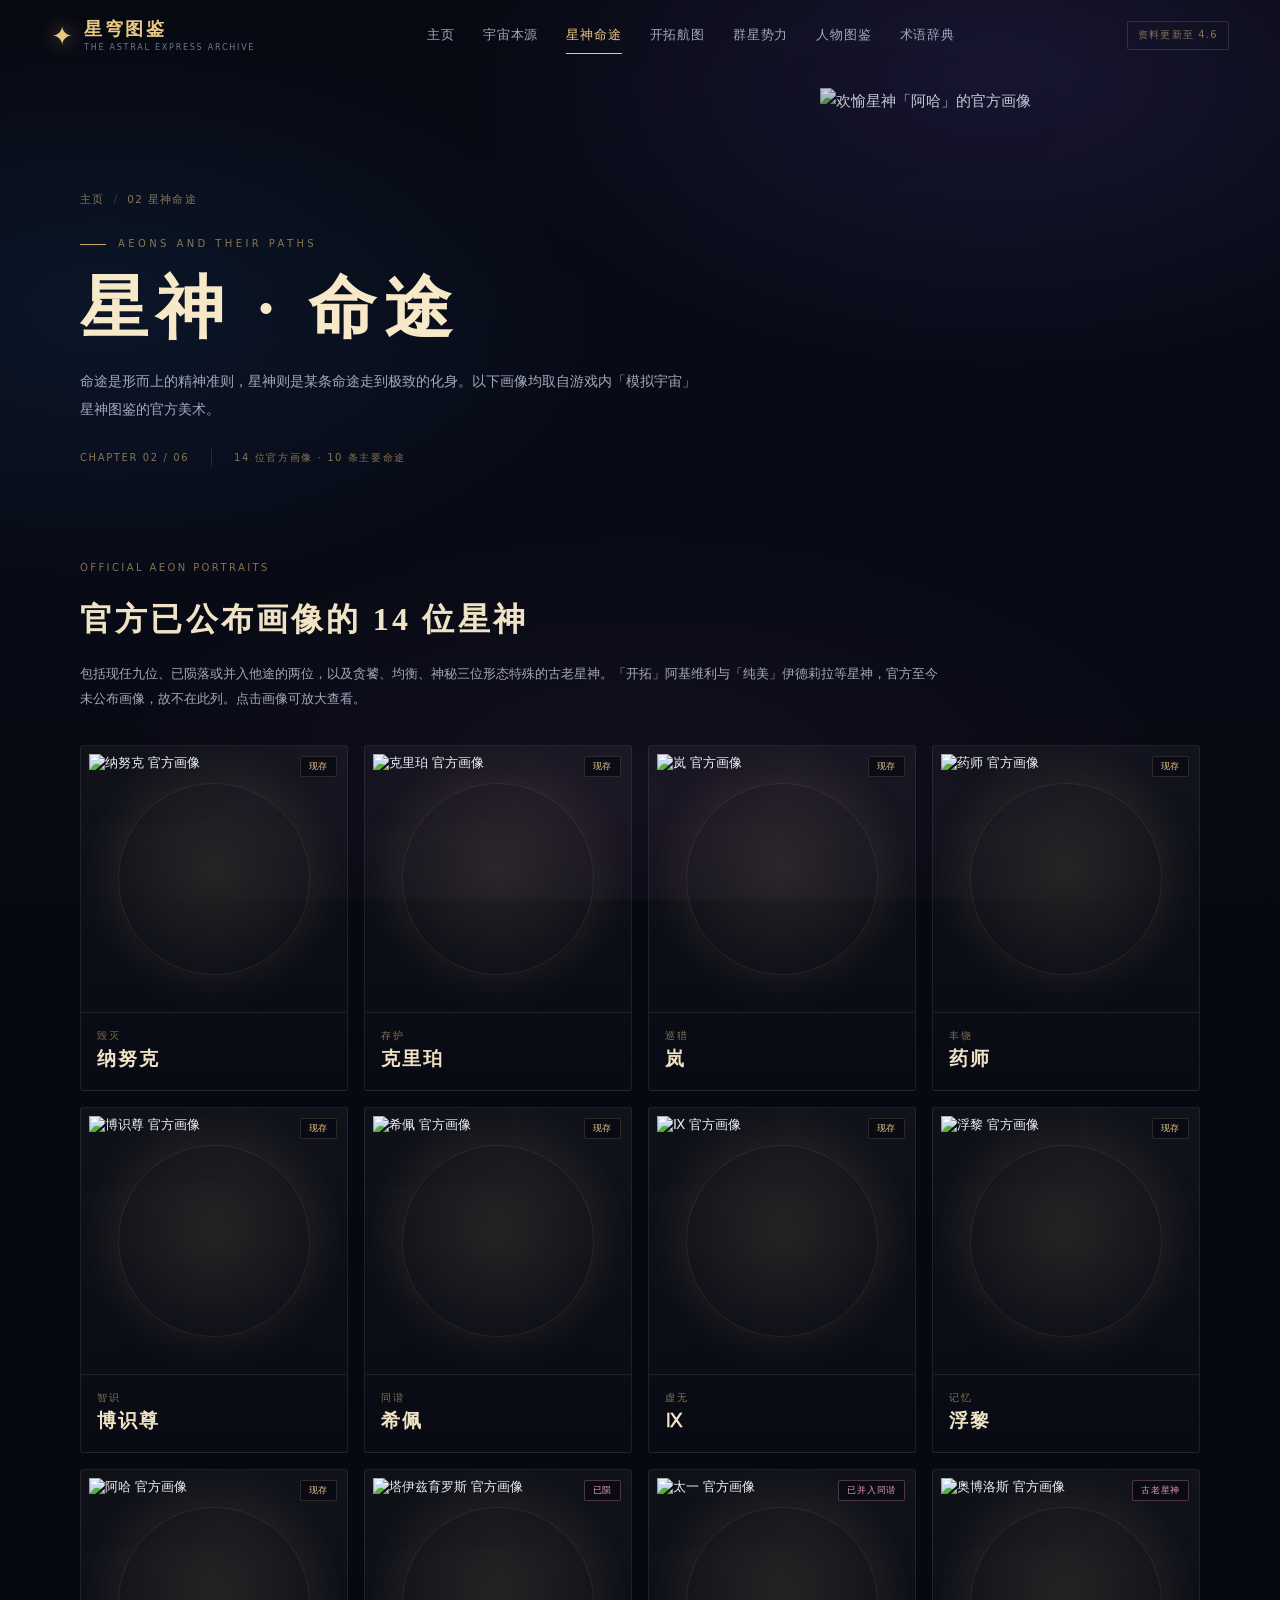
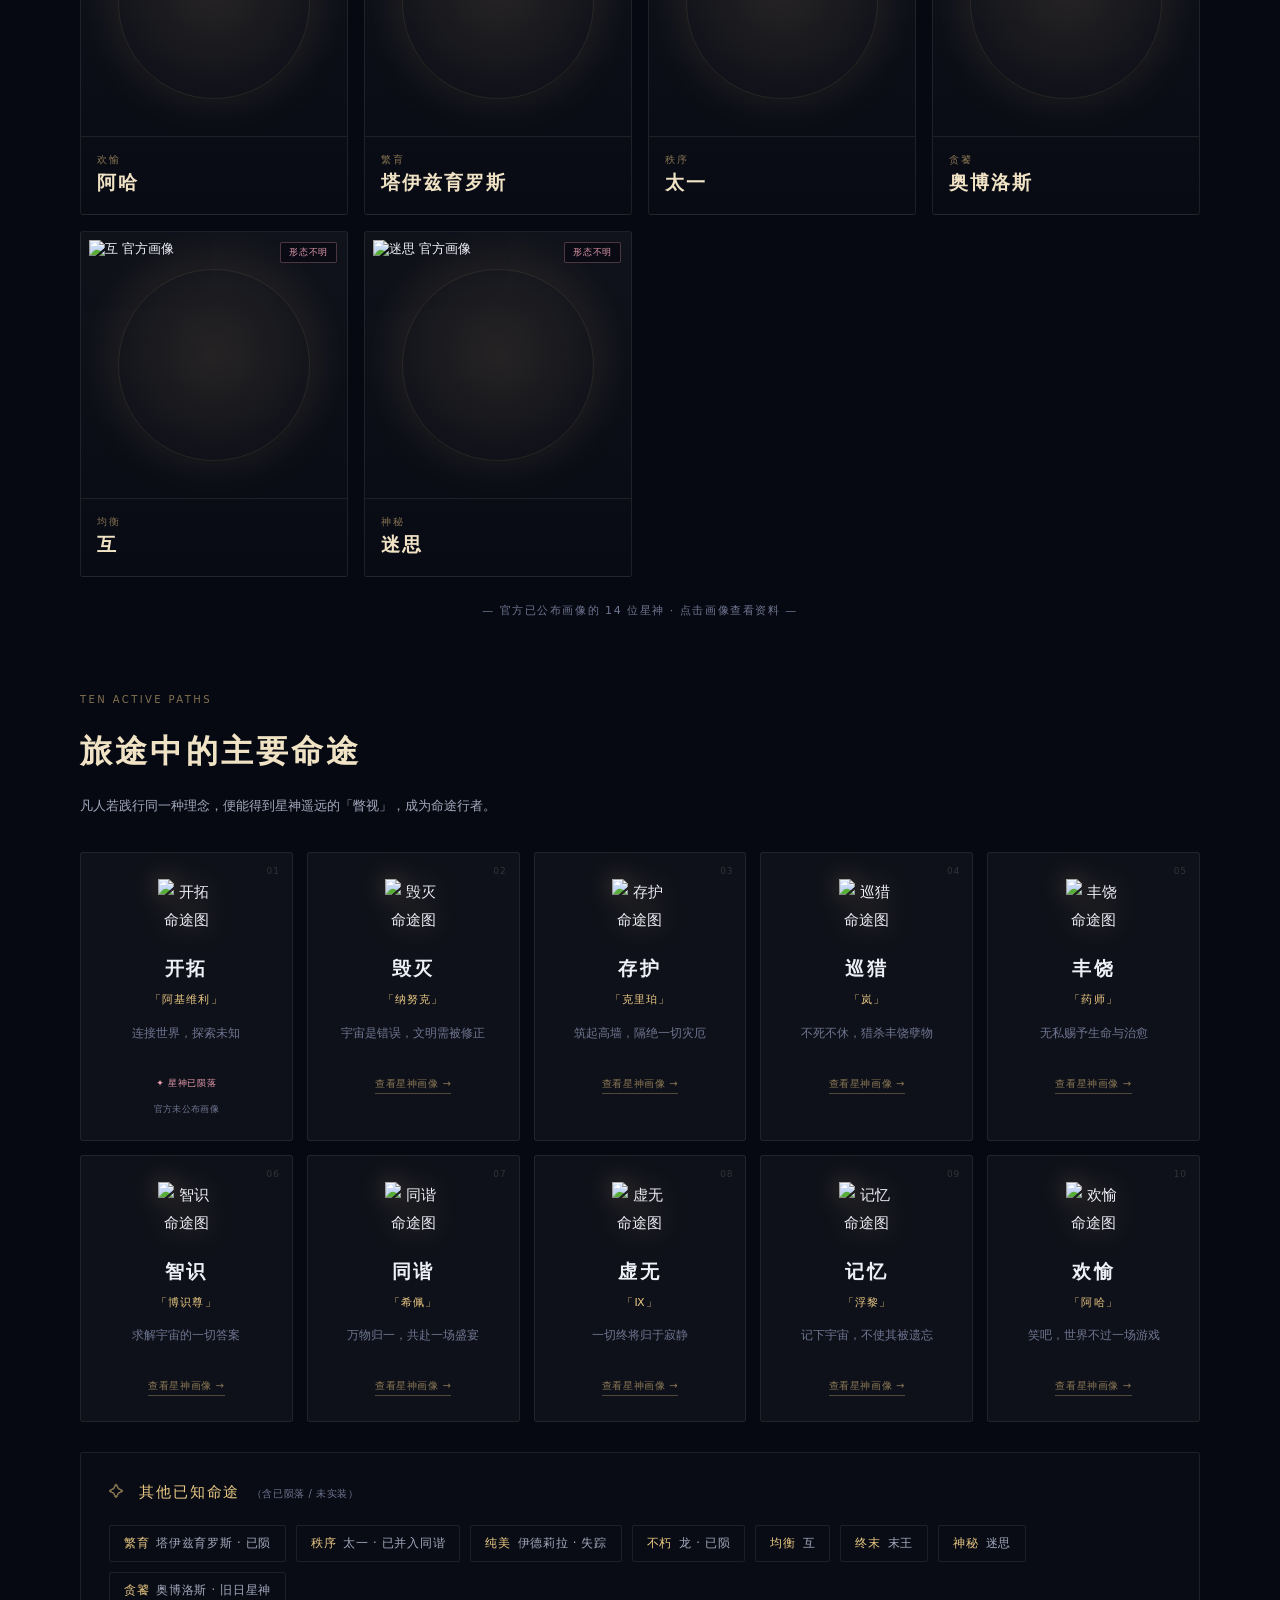
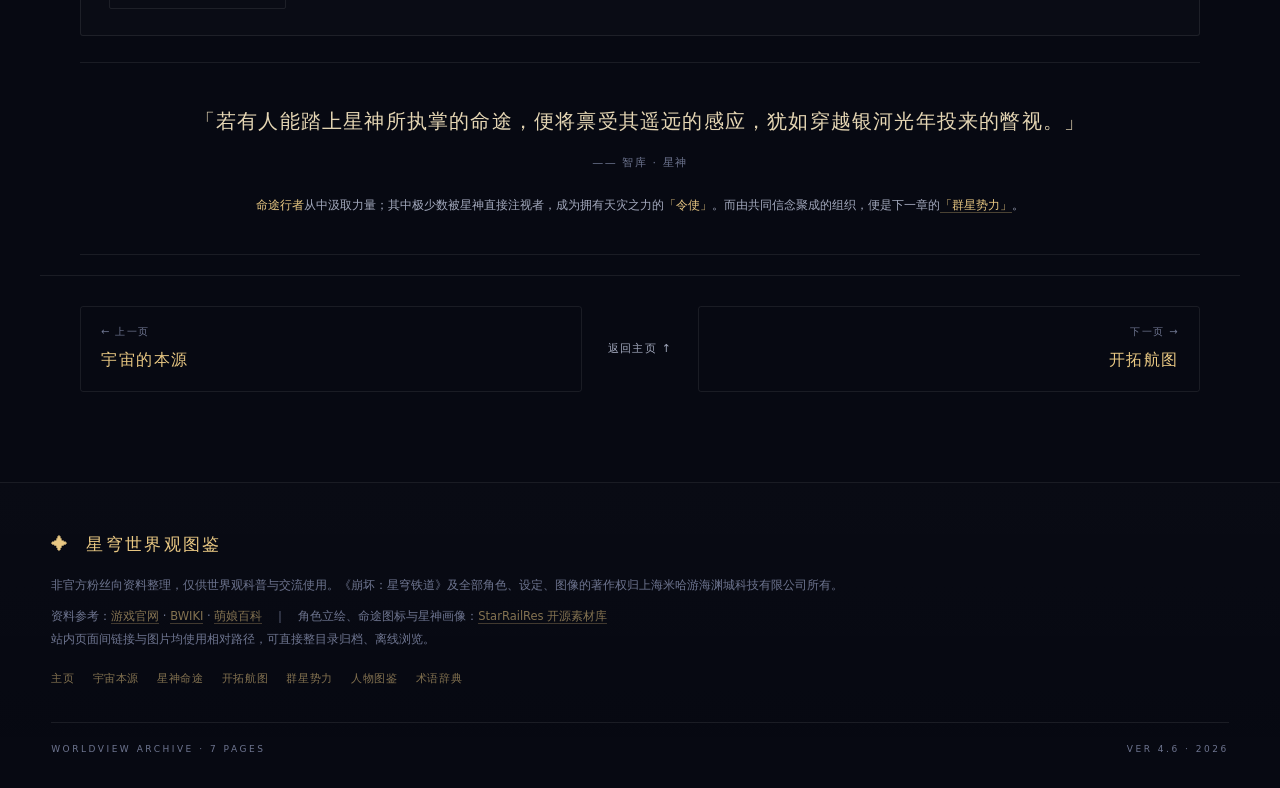
==== aeons.html @ 89124190 "Add files via upload" ====
<!DOCTYPE html>
<html lang="zh-CN">
<head>
<meta charset="UTF-8">
<meta name="viewport" content="width=device-width, initial-scale=1.0">
<title>星神 · 命途 · 星穹世界观图鉴</title>
<meta name="description" content="14 位官方已公布画像的星神、10 条主要命途与已陨落 / 失踪的旧日命途。">
<link rel="stylesheet" href="styles.css">
  <link rel="icon" type="image/x-icon" href="assets/favicon.ico">
</head>
<body data-page="aeons">

<canvas id="starfield" aria-hidden="true"></canvas>
<div class="nebula" aria-hidden="true"></div>

<header class="topbar" id="topbar">
  <a class="brand" href="index.html">
    <span class="brand-mark">✦</span>
    <span class="brand-text"><b>星穹图鉴</b><i>THE ASTRAL EXPRESS ARCHIVE</i></span>
  </a>
  <nav class="nav" id="nav">
    <a href="index.html" class="nav-link" data-page="index">主页</a>
    <a href="cosmos.html" class="nav-link" data-page="cosmos">宇宙本源</a>
    <a href="aeons.html" class="nav-link" data-page="aeons">星神命途</a>
    <a href="worlds.html" class="nav-link" data-page="worlds">开拓航图</a>
    <a href="factions.html" class="nav-link" data-page="factions">群星势力</a>
    <a href="characters.html" class="nav-link" data-page="characters">人物图鉴</a>
    <a href="glossary.html" class="nav-link" data-page="glossary">术语辞典</a>
  </nav>
  <div class="topbar-right">
    <span class="version-tag">资料更新至 4.6</span>
    <button class="menu-btn" id="menuBtn" aria-label="打开菜单"><span></span><span></span><span></span></button>
  </div>
</header>

<main>

<section class="page-hero">
  <div class="page-hero-inner">
    <div class="page-crumb"><a href="index.html">主页</a><span>/</span><a href="aeons.html">02 星神命途</a></div>
    <div class="sec-kicker">AEONS AND THEIR PATHS</div>
    <h1 class="page-title">星神 · 命途</h1>
    <p class="page-desc">命途是形而上的精神准则，星神则是某条命途走到极致的化身。以下画像均取自游戏内「模拟宇宙」星神图鉴的官方美术。</p>
    <div class="page-hero-meta"><span>CHAPTER 02 / 06</span><span>14 位官方画像 · 10 条主要命途</span></div>
  </div>
  <img class="page-hero-art" src="assets/aeons/elation.webp" alt="欢愉星神「阿哈」的官方画像">
</section>

<section class="section sub">
  <div class="sub-head reveal">
    <div class="sub-kicker">OFFICIAL AEON PORTRAITS</div>
    <h2>官方已公布画像的 14 位星神</h2>
    <p>包括现任九位、已陨落或并入他途的两位，以及贪饕、均衡、神秘三位形态特殊的古老星神。「开拓」阿基维利与「纯美」伊德莉拉等星神，官方至今未公布画像，故不在此列。点击画像可放大查看。</p>
  </div>
  <div class="aeon-grid" id="aeonGrid"></div>
  <div class="aeon-count" id="aeonCount"></div>
</section>

<section class="section sub tight">
  <div class="sub-head reveal">
    <div class="sub-kicker">TEN ACTIVE PATHS</div>
    <h2>旅途中的主要命途</h2>
    <p>凡人若践行同一种理念，便能得到星神遥远的「瞥视」，成为命途行者。</p>
  </div>
  <div class="paths-grid" id="pathsGrid"></div>

  <div class="other-paths reveal">
    <div class="other-title"><span>✧</span> 其他已知命途 <small>（含已陨落 / 未实装）</small></div>
    <div class="other-list" id="otherPaths"></div>
  </div>

  <div class="concept-note reveal">
    <div class="concept-quote">「若有人能踏上星神所执掌的命途，便将禀受其遥远的感应，犹如穿越银河光年投来的瞥视。」</div>
    <div class="concept-src">—— 智库 · 星神</div>
    <div class="concept-extra"><b>命途行者</b>从中汲取力量；其中极少数被星神直接注视者，成为拥有天灾之力的<b>「令使」</b>。而由共同信念聚成的组织，便是下一章的<a href="factions.html">「群星势力」</a>。</div>
  </div>
</section>

<nav class="pager">
  <a class="pager-link" href="cosmos.html"><span>← 上一页</span><b>宇宙的本源</b></a>
  <a class="pager-home" href="index.html">返回主页 ↑</a>
  <a class="pager-link next" href="worlds.html"><span>下一页 →</span><b>开拓航图</b></a>
</nav>

</main>

<footer class="footer">
  <div class="footer-main">
    <div class="footer-brand"><span>✦</span> 星穹世界观图鉴</div>
    <p>非官方粉丝向资料整理，仅供世界观科普与交流使用。《崩坏：星穹铁道》及全部角色、设定、图像的著作权归上海米哈游海渊城科技有限公司所有。</p>
    <p class="footer-src">资料参考：<a href="https://sr.mihoyo.com/" target="_blank" rel="noopener">游戏官网</a> · <a href="https://wiki.biligame.com/sr/" target="_blank" rel="noopener">BWIKI</a> · <a href="https://zh.moegirl.org.cn/" target="_blank" rel="noopener">萌娘百科</a>　｜　角色立绘、命途图标与星神画像：<a href="https://github.com/Mar-7th/StarRailRes" target="_blank" rel="noopener">StarRailRes 开源素材库</a><br>站内页面间链接与图片均使用相对路径，可直接整目录归档、离线浏览。</p>
    <div class="footer-links">
      <a href="index.html">主页</a><a href="cosmos.html">宇宙本源</a><a href="aeons.html">星神命途</a>
      <a href="worlds.html">开拓航图</a><a href="factions.html">群星势力</a><a href="characters.html">人物图鉴</a><a href="glossary.html">术语辞典</a>
    </div>
  </div>
  <div class="footer-meta"><span>WORLDVIEW ARCHIVE · 7 PAGES</span><span>VER 4.6 · 2026</span></div>
</footer>

<button id="backTop" class="back-top" aria-label="返回顶部">↑</button>
<script src="script.js"></script>
</body>
</html>
---- styles.css ----
/* ============================================================
   星穹世界观图鉴 — styles
   ============================================================ */
:root{
  --bg:#070912;
  --bg-2:#0b0e1c;
  --panel:rgba(255,255,255,.035);
  --panel-2:rgba(255,255,255,.055);
  --line:rgba(233,200,131,.16);
  --line-soft:rgba(255,255,255,.08);
  --gold:#e9c883;
  --gold-deep:#c9a961;
  --gold-dim:rgba(233,200,131,.55);
  --text:#eef0f7;
  --muted:#a3a9bd;
  --dim:#6e7590;
  --violet:#9b8cff;
  --cyan:#7fd8f7;
  --rose:#f08fb4;
  --serif:"Noto Serif SC","Source Han Serif SC","Songti SC","STSong","SimSun",serif;
  --sans:"PingFang SC","Microsoft YaHei","Hiragino Sans GB","Noto Sans CJK SC",system-ui,sans-serif;
  --max:1200px;
}

*{box-sizing:border-box;margin:0;padding:0}
html{scroll-behavior:smooth;scroll-padding-top:84px}
body{
  background:var(--bg);color:var(--text);
  font-family:var(--sans);
  font-size:15px;line-height:1.85;
  -webkit-font-smoothing:antialiased;
  overflow-x:hidden;
}
a{color:inherit;text-decoration:none}
img{display:block;max-width:100%}
button{font-family:inherit;cursor:pointer;border:0;background:none;color:inherit}
::selection{background:rgba(233,200,131,.3);color:#fff}

#starfield{position:fixed;inset:0;width:100%;height:100%;z-index:-3;pointer-events:none}
.nebula{
  position:fixed;inset:0;z-index:-2;pointer-events:none;
  background:
    radial-gradient(ellipse 62% 48% at 78% 8%,rgba(90,70,170,.20),transparent 68%),
    radial-gradient(ellipse 55% 45% at 8% 34%,rgba(30,90,150,.14),transparent 70%),
    radial-gradient(ellipse 60% 40% at 50% 88%,rgba(120,60,120,.11),transparent 72%),
    linear-gradient(180deg,#070912 0%,#080b17 45%,#070912 100%);
}

/* ---------------- 顶部导航 ---------------- */
.topbar{
  position:fixed;top:0;left:0;right:0;z-index:100;
  height:72px;display:flex;align-items:center;justify-content:space-between;
  padding:0 clamp(20px,4vw,56px);
  border-bottom:1px solid transparent;
  transition:background .4s,border-color .4s,backdrop-filter .4s;
}
.topbar.scrolled{
  background:rgba(8,10,20,.82);
  border-bottom-color:var(--line-soft);
  backdrop-filter:blur(18px) saturate(140%);
}
.brand{display:flex;align-items:center;gap:11px;flex-shrink:0}
.brand-mark{
  font-size:26px;color:var(--gold);line-height:1;
  text-shadow:0 0 18px rgba(233,200,131,.6);
  animation:spinSlow 18s linear infinite;
}
@keyframes spinSlow{to{transform:rotate(360deg)}}
.brand-text{display:flex;flex-direction:column;line-height:1.25}
.brand-text b{font-family:var(--serif);font-size:18px;letter-spacing:.14em;color:var(--gold)}
.brand-text i{font-style:normal;font-size:8px;letter-spacing:.22em;color:var(--dim);margin-top:3px}
.nav{display:flex;align-items:center;gap:clamp(14px,2.2vw,34px)}
.nav-link{
  position:relative;font-size:13px;letter-spacing:.06em;color:var(--muted);
  padding:6px 0;transition:color .25s;
}
.nav-link::after{
  content:"";position:absolute;left:50%;bottom:0;width:0;height:1px;
  background:var(--gold);transition:width .3s,left .3s;
}
.nav-link:hover,.nav-link.active{color:var(--gold)}
.nav-link:hover::after,.nav-link.active::after{width:100%;left:0}
.topbar-right{display:flex;align-items:center;gap:16px}
.version-tag{
  font-size:10px;letter-spacing:.12em;color:var(--gold-dim);
  border:1px solid var(--line);border-radius:2px;padding:4px 10px;white-space:nowrap;
}
.menu-btn{display:none;flex-direction:column;gap:5px;padding:8px}
.menu-btn span{display:block;width:22px;height:1px;background:var(--gold);transition:.3s}
.menu-btn.open span:nth-child(1){transform:translateY(6px) rotate(45deg)}
.menu-btn.open span:nth-child(2){opacity:0}
.menu-btn.open span:nth-child(3){transform:translateY(-6px) rotate(-45deg)}

/* ---------------- 通用 section ---------------- */
.section{
  max-width:var(--max);margin:0 auto;
  padding:clamp(90px,11vw,150px) clamp(20px,4vw,40px) 20px;
  position:relative;
}
.section-head{display:flex;gap:clamp(20px,3vw,42px);align-items:flex-start;margin-bottom:56px}
.sec-num{
  font-family:var(--serif);font-size:clamp(44px,6vw,74px);line-height:1;
  color:transparent;-webkit-text-stroke:1px rgba(233,200,131,.38);
  flex-shrink:0;margin-top:-6px;letter-spacing:-.04em;
}
.sec-kicker{
  font-size:10px;letter-spacing:.34em;color:var(--gold-dim);
  margin-bottom:12px;display:flex;align-items:center;gap:12px;
}
.sec-kicker::before{content:"";width:26px;height:1px;background:var(--gold-deep)}
.sec-title{
  font-family:var(--serif);font-weight:600;
  font-size:clamp(30px,4.4vw,46px);line-height:1.3;letter-spacing:.08em;
  background:linear-gradient(100deg,#fff6df 0%,var(--gold) 48%,#a98a4e 100%);
  -webkit-background-clip:text;background-clip:text;color:transparent;
}
.sec-desc{color:var(--muted);margin-top:12px;font-size:14px;max-width:660px}

.reveal{opacity:0;transform:translateY(26px);transition:opacity .8s cubic-bezier(.2,.7,.2,1),transform .8s cubic-bezier(.2,.7,.2,1)}
.reveal.in{opacity:1;transform:none}

/* ---------------- HERO ---------------- */
.hero{
  min-height:100vh;position:relative;
  display:flex;flex-direction:column;justify-content:center;
  max-width:var(--max);margin:0 auto;
  padding:110px clamp(20px,4vw,40px) 120px;
  overflow:hidden;
}
.hero-ring{
  position:absolute;border:1px solid rgba(233,200,131,.09);border-radius:50%;
  pointer-events:none;
}
.ring-a{width:720px;height:720px;right:-140px;top:2%;animation:spinSlow 90s linear infinite}
.ring-b{width:520px;height:520px;right:-40px;top:14%;border-color:rgba(155,140,255,.10);animation:spinSlow 60s linear infinite reverse}
.ring-a::before,.ring-b::before{
  content:"✦";position:absolute;top:12%;left:8%;color:var(--gold);font-size:12px;opacity:.65;
}
.hero-inner{display:grid;grid-template-columns:1.05fr .95fr;align-items:center;gap:20px;flex:1}
.hero-copy{position:relative;z-index:3;padding-top:20px}
.eyebrow{
  font-size:10px;letter-spacing:.3em;color:var(--gold-dim);
  display:flex;align-items:center;gap:14px;margin-bottom:28px;
}
.eyebrow-line{width:42px;height:1px;background:linear-gradient(90deg,var(--gold),transparent)}
.hero-title{
  font-family:var(--serif);font-weight:600;
  font-size:clamp(48px,7.4vw,96px);line-height:1.22;letter-spacing:.06em;
  color:#fdf7e8;text-shadow:0 0 60px rgba(233,200,131,.16);
}
.hero-title em{
  font-style:normal;
  background:linear-gradient(100deg,#fff3d2 0%,var(--gold) 42%,#b98f4c 100%);
  -webkit-background-clip:text;background-clip:text;color:transparent;
}
.hero-sub{
  margin-top:28px;color:var(--muted);font-size:clamp(13px,1.3vw,15px);
  line-height:2.2;letter-spacing:.04em;
}
.hero-actions{display:flex;gap:14px;margin-top:38px;flex-wrap:wrap}
.btn{
  display:inline-flex;align-items:center;gap:12px;
  padding:13px 28px;font-size:13px;letter-spacing:.1em;
  border:1px solid var(--line);border-radius:2px;
  transition:.3s;position:relative;overflow:hidden;
}
.btn-primary{
  background:linear-gradient(100deg,rgba(233,200,131,.19),rgba(233,200,131,.07));
  border-color:rgba(233,200,131,.5);color:#f7e6c2;
}
.btn-primary span{transition:transform .3s}
.btn-primary:hover{background:rgba(233,200,131,.28);box-shadow:0 0 30px rgba(233,200,131,.2)}
.btn-primary:hover span{transform:translateX(5px)}
.btn-ghost{color:var(--muted)}
.btn-ghost:hover{color:var(--gold);border-color:var(--gold-dim);background:rgba(233,200,131,.06)}
.hero-note{margin-top:34px;font-size:11px;color:var(--dim);letter-spacing:.08em}

.hero-art{position:relative;height:min(66vh,620px);display:flex;align-items:center;justify-content:center}
.hero-glow{
  position:absolute;width:88%;height:78%;border-radius:50%;
  background:radial-gradient(circle,rgba(233,170,110,.20) 0%,rgba(150,110,220,.14) 40%,transparent 70%);
  filter:blur(30px);animation:pulse 7s ease-in-out infinite;
}
@keyframes pulse{50%{transform:scale(1.12);opacity:.7}}
.hero-figure{
  position:relative;width:min(100%,640px);max-height:100%;object-fit:contain;
  filter:drop-shadow(0 20px 60px rgba(0,0,0,.6));
  animation:float 7s ease-in-out infinite;
}
@keyframes float{50%{transform:translateY(-14px)}}
.hero-badge{
  position:absolute;left:2%;bottom:12%;display:flex;align-items:center;gap:12px;
  padding:12px 18px;background:rgba(10,12,24,.72);border:1px solid var(--line);
  backdrop-filter:blur(10px);border-radius:2px;
}
.hero-badge>span{font-size:20px;color:var(--gold)}
.hero-badge b{display:block;font-family:var(--serif);font-size:14px;letter-spacing:.14em;color:var(--gold)}
.hero-badge i{display:block;font-style:normal;font-size:10px;letter-spacing:.1em;color:var(--dim);margin-top:2px}
.hero-caption{
  position:absolute;right:1%;top:8%;font-size:10px;letter-spacing:.35em;
  color:rgba(233,200,131,.4);writing-mode:vertical-rl;
}

.hero-stats{
  display:grid;grid-template-columns:repeat(4,1fr);
  border-top:1px solid var(--line-soft);border-bottom:1px solid var(--line-soft);
  margin-top:20px;
}
.stat{padding:22px 10px 22px clamp(10px,2vw,30px);border-right:1px solid var(--line-soft)}
.stat:last-child{border-right:0}
.stat b{
  font-family:var(--serif);font-size:clamp(24px,3vw,36px);font-weight:500;
  color:var(--gold);letter-spacing:.04em;display:block;line-height:1.2;
}
.stat b .plus{font-size:.6em;vertical-align:top}
.stat span{font-size:11px;color:var(--dim);letter-spacing:.1em}
.scroll-hint{
  position:absolute;bottom:24px;left:50%;transform:translateX(-50%);
  display:flex;flex-direction:column;align-items:center;gap:10px;
  font-size:9px;letter-spacing:.3em;color:var(--dim);
}
.scroll-hint i{width:1px;height:34px;background:linear-gradient(var(--gold-dim),transparent);animation:scrollLine 2s ease-in-out infinite}
@keyframes scrollLine{0%,100%{opacity:.3;transform:scaleY(.6)}50%{opacity:1;transform:scaleY(1)}}

/* ---------------- 01 宇宙本源 ---------------- */
.origin-grid{display:grid;grid-template-columns:repeat(3,1fr);gap:18px}
.origin-card{
  position:relative;padding:34px 28px 28px;
  background:linear-gradient(160deg,rgba(255,255,255,.055),rgba(255,255,255,.018));
  border:1px solid var(--line-soft);border-radius:3px;overflow:hidden;
  transition:transform .4s,border-color .4s,box-shadow .4s;
}
.origin-card::before{
  content:"";position:absolute;inset:0;
  background:radial-gradient(circle at 88% 6%,rgba(233,200,131,.10),transparent 55%);
  opacity:0;transition:opacity .4s;
}
.origin-card:hover{transform:translateY(-7px);border-color:var(--line);box-shadow:0 20px 50px rgba(0,0,0,.35)}
.origin-card:hover::before{opacity:1}
.origin-icon{
  font-size:32px;color:var(--gold);line-height:1;margin-bottom:26px;
  text-shadow:0 0 24px rgba(233,200,131,.45);
}
.origin-tag{font-size:10px;letter-spacing:.22em;color:var(--gold-dim);margin-bottom:8px}
.origin-card h3{font-family:var(--serif);font-size:24px;letter-spacing:.1em;font-weight:600;margin-bottom:14px}
.origin-card p{font-size:13px;color:var(--muted);line-height:2;min-height:106px}
.origin-foot{
  margin-top:22px;padding-top:16px;border-top:1px solid var(--line-soft);
  font-size:9px;letter-spacing:.26em;color:var(--dim);
}
.starbane{
  margin-top:22px;display:grid;grid-template-columns:64px 1fr auto;gap:24px;align-items:center;
  padding:30px 34px;
  background:linear-gradient(100deg,rgba(150,45,70,.16),rgba(60,25,45,.07) 60%,transparent);
  border:1px solid rgba(220,110,130,.24);border-left:2px solid #e07c96;border-radius:2px;
}
.starbane-mark{
  width:48px;height:48px;display:grid;place-items:center;
  border:1px solid rgba(224,124,150,.5);border-radius:50%;
  color:#f3a7ba;font-family:var(--serif);font-size:26px;
}
.starbane-label{font-size:10px;letter-spacing:.22em;color:#e79cae;margin-bottom:6px}
.starbane-body h3{font-family:var(--serif);font-size:22px;letter-spacing:.08em;margin-bottom:10px;color:#ffdde4}
.starbane-body p{font-size:13px;color:#c7adb6;line-height:2}
.starbane-side{font-size:9px;letter-spacing:.3em;color:rgba(224,124,150,.5);writing-mode:vertical-rl}
.era-strip{
  margin-top:22px;display:flex;align-items:center;gap:26px;
  padding:20px 28px;border:1px dashed var(--line);border-radius:2px;
}
.era-label{
  flex-shrink:0;font-size:11px;letter-spacing:.16em;color:var(--gold);
  padding-right:26px;border-right:1px solid var(--line);
}
.era-strip p{font-size:12.5px;color:var(--muted);line-height:1.9}
.era-strip b{color:var(--gold);font-family:var(--serif);font-size:15px}

/* ---------------- 02 命途 ---------------- */
.paths-grid{display:grid;grid-template-columns:repeat(5,1fr);gap:14px}
.path-card{
  position:relative;padding:26px 18px 22px;text-align:center;
  background:var(--panel);border:1px solid var(--line-soft);border-radius:3px;
  transition:.35s;overflow:hidden;
}
.path-card::after{
  content:"";position:absolute;left:0;right:0;bottom:0;height:2px;
  background:linear-gradient(90deg,transparent,var(--gold),transparent);
  transform:scaleX(0);transition:transform .4s;
}
.path-card:hover{transform:translateY(-6px);background:var(--panel-2);border-color:var(--line);box-shadow:0 16px 40px rgba(0,0,0,.35)}
.path-card:hover::after{transform:scaleX(1)}
.path-icon{
  width:56px;height:56px;margin:0 auto 16px;object-fit:contain;
  filter:drop-shadow(0 0 12px rgba(233,200,131,.35));
  transition:transform .4s;
}
.path-card:hover .path-icon{transform:scale(1.12) rotate(-4deg)}
.path-card h3{font-family:var(--serif);font-size:19px;letter-spacing:.14em;margin-bottom:4px}
.path-aeon{font-size:11px;color:var(--gold);letter-spacing:.1em;margin-bottom:12px}
.path-card p{font-size:11.5px;color:var(--dim);line-height:1.85;min-height:44px}
.path-idx{position:absolute;top:10px;right:12px;font-size:9px;color:rgba(255,255,255,.14);letter-spacing:.1em}
.path-fallen{font-size:9px;color:#e79cae;margin-top:8px;letter-spacing:.08em}

.other-paths{margin-top:30px;padding:26px 28px;border:1px solid var(--line-soft);background:rgba(255,255,255,.015);border-radius:3px}
.other-title{font-family:var(--serif);font-size:15px;letter-spacing:.12em;color:var(--gold);margin-bottom:18px}
.other-title span{margin-right:8px}
.other-title small{font-family:var(--sans);font-size:10px;letter-spacing:.06em;color:var(--dim);margin-left:6px}
.other-list{display:flex;flex-wrap:wrap;gap:10px}
.other-chip{
  font-size:11.5px;letter-spacing:.06em;color:var(--muted);
  padding:7px 14px;border:1px solid var(--line-soft);border-radius:2px;
  transition:.25s;
}
.other-chip b{color:var(--gold);font-weight:500;margin-right:7px}
.other-chip:hover{border-color:var(--line);background:rgba(233,200,131,.06);color:var(--text)}

.concept-note{
  margin-top:26px;text-align:center;padding:38px 30px;
  border-top:1px solid var(--line-soft);border-bottom:1px solid var(--line-soft);
}
.concept-quote{font-family:var(--serif);font-size:clamp(15px,2vw,20px);color:#e5d6b4;letter-spacing:.06em;line-height:2}
.concept-src{font-size:11px;color:var(--dim);letter-spacing:.14em;margin-top:12px}
.concept-extra{font-size:12px;color:var(--muted);margin-top:20px}
.concept-extra b{color:var(--gold);font-weight:500}

/* ---------------- 03 航图 ---------------- */
.timeline{position:relative;padding-left:46px}
.timeline::before{
  content:"";position:absolute;left:11px;top:12px;bottom:30px;width:1px;
  background:linear-gradient(180deg,var(--gold),rgba(155,140,255,.5) 55%,transparent);
}
.world-item{position:relative;margin-bottom:26px}
.world-item::before{
  content:"";position:absolute;left:-40px;top:32px;width:9px;height:9px;
  background:var(--bg);border:1px solid var(--gold);border-radius:50%;
  box-shadow:0 0 0 4px rgba(233,200,131,.08);
}
.world-item:hover::before{background:var(--gold);box-shadow:0 0 14px var(--gold)}
.world-card{
  display:grid;grid-template-columns:1fr 210px;gap:20px;
  padding:28px 30px;background:linear-gradient(110deg,rgba(255,255,255,.045),rgba(255,255,255,.012));
  border:1px solid var(--line-soft);border-radius:3px;transition:.4s;
}
.world-item:hover .world-card{border-color:var(--line);transform:translateX(5px);box-shadow:0 18px 44px rgba(0,0,0,.3)}
.world-ver{font-size:10px;letter-spacing:.22em;color:var(--gold-dim);margin-bottom:10px}
.world-card h3{font-family:var(--serif);font-size:clamp(21px,2.6vw,28px);letter-spacing:.1em;margin-bottom:4px}
.world-card h3 span{font-size:12px;color:var(--dim);font-family:var(--sans);letter-spacing:.06em;margin-left:12px}
.world-en{font-size:9px;letter-spacing:.28em;color:var(--dim);margin-bottom:16px}
.world-card p{font-size:13px;color:var(--muted);line-height:2;max-width:640px}
.world-tags{display:flex;flex-wrap:wrap;gap:8px;margin-top:18px}
.world-tags span{
  font-size:10px;letter-spacing:.08em;padding:4px 10px;
  border:1px solid var(--line-soft);color:var(--gold-dim);border-radius:2px;
}
.world-faces{display:flex;align-items:flex-end;justify-content:flex-end;gap:0;position:relative;min-height:150px}
.world-faces img{
  width:78px;height:112px;object-fit:contain;object-position:bottom;
  margin-left:-18px;filter:drop-shadow(0 6px 14px rgba(0,0,0,.5));
  transition:transform .35s;
}
.world-faces img:first-child{margin-left:0}
.world-item:hover .world-faces img{transform:translateY(-6px)}
.world-faces::after{
  content:"";position:absolute;bottom:0;left:0;right:0;height:40px;
  background:linear-gradient(transparent,rgba(9,11,22,.8));pointer-events:none;
}

/* ---------------- 04 势力 ---------------- */
.faction-grid{display:grid;grid-template-columns:repeat(2,1fr);gap:14px}
.faction-card{
  display:flex;gap:18px;padding:24px 24px;
  background:var(--panel);border:1px solid var(--line-soft);border-radius:3px;
  transition:.35s;
}
.faction-card:hover{background:var(--panel-2);border-color:var(--line);transform:translateY(-4px)}
.faction-sigil{
  flex-shrink:0;width:46px;height:46px;display:grid;place-items:center;
  border:1px solid var(--line);border-radius:2px;
  font-size:21px;color:var(--gold);background:rgba(233,200,131,.05);
}
.faction-body h3{font-family:var(--serif);font-size:17px;letter-spacing:.1em;margin-bottom:3px}
.faction-path{font-size:10px;letter-spacing:.14em;color:var(--gold-dim);margin-bottom:9px}
.faction-body p{font-size:12px;color:var(--muted);line-height:1.9}

/* ---------------- 05 人物图鉴 ---------------- */
.filter-bar{display:flex;flex-wrap:wrap;gap:9px;margin-bottom:30px;padding-bottom:24px;border-bottom:1px solid var(--line-soft)}
.filter-btn{
  font-size:12px;letter-spacing:.08em;color:var(--muted);
  padding:7px 16px;border:1px solid var(--line-soft);border-radius:2px;transition:.25s;
}
.filter-btn:hover{color:var(--gold);border-color:var(--line)}
.filter-btn.active{color:#1a1408;background:linear-gradient(100deg,#f0d8a2,#c9a961);border-color:transparent;font-weight:600}
.char-grid{display:grid;grid-template-columns:repeat(6,1fr);gap:14px}
.char-card{
  position:relative;display:block;width:100%;text-align:left;
  background:linear-gradient(170deg,rgba(255,255,255,.06),rgba(255,255,255,.015));
  border:1px solid var(--line-soft);border-radius:3px;overflow:hidden;
  transition:transform .35s,border-color .35s,box-shadow .35s;cursor:pointer;
  opacity:0;transform:translateY(16px);
}
.char-card.in{opacity:1;transform:none}
.char-card:hover{transform:translateY(-7px);border-color:var(--line);box-shadow:0 18px 40px rgba(0,0,0,.42)}
.char-portrait{
  position:relative;height:186px;overflow:hidden;
  background:radial-gradient(ellipse at 50% 82%,rgba(155,140,255,.14),transparent 65%);
}
.char-portrait::after{
  content:"";position:absolute;inset:auto 0 0 0;height:52px;
  background:linear-gradient(transparent,rgba(10,12,22,.85));
}
.char-portrait img{
  width:100%;height:100%;object-fit:contain;object-position:center bottom;
  transition:transform .45s;filter:drop-shadow(0 6px 12px rgba(0,0,0,.4));
}
.char-card:hover .char-portrait img{transform:scale(1.09)}
.char-rarity{position:absolute;top:9px;left:9px;font-size:10px;color:var(--gold);letter-spacing:.08em;z-index:2}
.char-info{padding:11px 12px 13px;position:relative;z-index:2}
.char-info h4{font-family:var(--serif);font-size:14px;letter-spacing:.06em;line-height:1.4;white-space:nowrap;overflow:hidden;text-overflow:ellipsis}
.char-info p{font-size:10px;color:var(--dim);margin-top:3px;letter-spacing:.04em;white-space:nowrap;overflow:hidden;text-overflow:ellipsis}
.char-count{text-align:center;font-size:11px;color:var(--dim);letter-spacing:.14em;margin-top:28px}

/* ---------------- 06 术语 ---------------- */
.glossary-grid{display:grid;grid-template-columns:repeat(3,1fr);gap:14px}
.gloss-card{
  padding:22px 22px 20px;border:1px solid var(--line-soft);border-radius:3px;
  background:rgba(255,255,255,.018);transition:.3s;
}
.gloss-card:hover{border-color:var(--line);background:rgba(233,200,131,.045)}
.gloss-card .g-num{font-size:9px;letter-spacing:.2em;color:var(--gold-dim);display:block;margin-bottom:10px}
.gloss-card h4{font-family:var(--serif);font-size:16px;letter-spacing:.08em;margin-bottom:9px;color:var(--gold)}
.gloss-card p{font-size:12px;color:var(--muted);line-height:1.9}

/* ---------------- 尾声 / 页脚 ---------------- */
.outro{
  display:grid;grid-template-columns:.85fr 1.15fr;align-items:center;gap:20px;
  padding:clamp(60px,9vw,110px) clamp(20px,4vw,40px) clamp(70px,10vw,120px);
  max-width:var(--max);margin:0 auto;position:relative;
}
.outro-art{position:relative;height:clamp(280px,36vw,430px);display:flex;align-items:flex-end;justify-content:center}
.outro-glow{
  position:absolute;width:80%;height:70%;border-radius:50%;
  background:radial-gradient(circle,rgba(233,200,131,.17),rgba(120,150,255,.10) 45%,transparent 70%);
  filter:blur(28px);
}
.outro-figure{
  position:relative;width:100%;max-height:100%;object-fit:contain;object-position:bottom;
  filter:drop-shadow(0 16px 40px rgba(0,0,0,.55));
  -webkit-mask-image:linear-gradient(180deg,#000 72%,transparent 100%);
  mask-image:linear-gradient(180deg,#000 72%,transparent 100%);
}
.outro-copy{text-align:left;padding-left:clamp(0px,3vw,40px)}
.outro-star{font-size:30px;color:var(--gold);text-shadow:0 0 30px rgba(233,200,131,.6);margin-bottom:26px}
.outro-line{font-family:var(--serif);font-size:clamp(18px,2.6vw,27px);line-height:2;color:#f0e2c4;letter-spacing:.06em}
.outro-sub{font-size:13px;color:var(--dim);letter-spacing:.16em;margin:20px 0 36px}
.footer{
  border-top:1px solid var(--line-soft);
  background:linear-gradient(180deg,rgba(255,255,255,.012),transparent);
  padding:46px clamp(20px,4vw,56px) 30px;
}
.footer-main{max-width:var(--max);margin:0 auto}
.footer-brand{font-family:var(--serif);font-size:17px;letter-spacing:.14em;color:var(--gold);margin-bottom:14px}
.footer-brand span{margin-right:9px}
.footer-main p{font-size:11.5px;color:var(--dim);line-height:2;max-width:820px}
.footer-src{margin-top:8px}
.footer-src a{color:var(--gold-dim);border-bottom:1px solid rgba(233,200,131,.25)}
.footer-src a:hover{color:var(--gold)}
.footer-meta{
  max-width:var(--max);margin:32px auto 0;padding-top:18px;border-top:1px solid var(--line-soft);
  display:flex;justify-content:space-between;font-size:9px;letter-spacing:.28em;color:var(--dim);
}

/* ---------------- 弹窗 ---------------- */
.modal{position:fixed;inset:0;z-index:200;display:none;align-items:center;justify-content:center;padding:20px}
.modal.open{display:flex}
.modal-mask{position:absolute;inset:0;background:rgba(3,4,10,.82);backdrop-filter:blur(8px);animation:fadeIn .3s}
@keyframes fadeIn{from{opacity:0}to{opacity:1}}
.modal-panel{
  position:relative;z-index:2;width:min(760px,100%);
  display:grid;grid-template-columns:44% 56%;
  background:linear-gradient(140deg,#121528,#0a0c18);
  border:1px solid var(--line);border-radius:4px;overflow:hidden;
  box-shadow:0 40px 100px rgba(0,0,0,.7);
  animation:modalIn .4s cubic-bezier(.2,.8,.2,1);
}
@keyframes modalIn{from{opacity:0;transform:translateY(24px) scale(.97)}to{opacity:1;transform:none}}
.modal-close{
  position:absolute;top:12px;right:14px;z-index:5;
  width:32px;height:32px;font-size:24px;line-height:1;color:var(--muted);
  border:1px solid var(--line-soft);border-radius:50%;transition:.25s;
}
.modal-close:hover{color:var(--gold);border-color:var(--line);transform:rotate(90deg)}
.modal-art{
  position:relative;display:flex;align-items:flex-end;justify-content:center;
  background:radial-gradient(ellipse at 50% 70%,rgba(155,140,255,.22),transparent 70%);
  min-height:400px;
}
.modal-art::after{
  content:"";position:absolute;inset:auto 0 0 0;height:70px;
  background:linear-gradient(transparent,rgba(10,12,24,.8));
}
.modal-art img{width:100%;max-height:440px;object-fit:contain;object-position:bottom}
.modal-info{padding:52px 38px 38px}
.modal-kicker{font-size:10px;letter-spacing:.26em;color:var(--gold-dim);margin-bottom:12px}
.modal-info h3{font-family:var(--serif);font-size:clamp(26px,4vw,36px);letter-spacing:.1em;margin-bottom:16px;color:#f7e8c8}
.modal-tags{display:flex;flex-wrap:wrap;gap:8px;margin-bottom:22px}
.modal-tags span{font-size:10.5px;letter-spacing:.08em;padding:5px 11px;border:1px solid var(--line);color:var(--gold);border-radius:2px}
.modal-info>p{font-size:13px;color:var(--muted);line-height:2.1}
.modal-line{height:1px;background:var(--line-soft);margin:24px 0 18px}
.modal-meta{font-size:11px;color:var(--dim);line-height:2}
.modal-meta b{color:var(--muted);font-weight:500}

.back-top{
  position:fixed;right:24px;bottom:24px;z-index:90;
  width:42px;height:42px;border:1px solid var(--line);border-radius:50%;
  color:var(--gold);font-size:18px;background:rgba(10,12,24,.8);backdrop-filter:blur(8px);
  opacity:0;pointer-events:none;transition:.3s;
}
.back-top.show{opacity:1;pointer-events:auto}
.back-top:hover{background:rgba(233,200,131,.15);transform:translateY(-3px)}

/* ---------------- 响应式 ---------------- */
@media(max-width:1080px){
  .paths-grid{grid-template-columns:repeat(4,1fr)}
  .char-grid{grid-template-columns:repeat(5,1fr)}
  .glossary-grid{grid-template-columns:repeat(2,1fr)}
}
@media(max-width:860px){
  .nav{
    position:fixed;top:72px;left:0;right:0;flex-direction:column;align-items:stretch;gap:0;
    background:rgba(8,10,20,.97);border-bottom:1px solid var(--line);
    padding:10px 24px 20px;backdrop-filter:blur(18px);
    transform:translateY(-14px);opacity:0;pointer-events:none;transition:.3s;
  }
  .nav.open{transform:none;opacity:1;pointer-events:auto}
  .nav-link{padding:12px 0;border-bottom:1px solid var(--line-soft);font-size:14px}
  .nav-link::after{display:none}
  .menu-btn{display:flex}
  .hero-inner{grid-template-columns:1fr;text-align:left}
  .hero-art{height:300px;order:-1;margin-bottom:-16px}
  .hero-figure{width:min(88%,380px)}
  .hero-badge{left:0;bottom:0}
  .hero-caption{display:none}
  .hero-stats{grid-template-columns:repeat(2,1fr)}
  .stat:nth-child(2){border-right:0}
  .stat:nth-child(-n+2){border-bottom:1px solid var(--line-soft)}
  .scroll-hint{display:none}
  .origin-grid{grid-template-columns:1fr}
  .origin-card p{min-height:0}
  .paths-grid{grid-template-columns:repeat(3,1fr)}
  .char-grid{grid-template-columns:repeat(4,1fr)}
  .faction-grid{grid-template-columns:1fr}
  .world-card{grid-template-columns:1fr}
  .world-faces{justify-content:flex-start;min-height:110px;margin-top:14px}
  .world-faces img{width:66px;height:96px}
  .starbane{grid-template-columns:44px 1fr;padding:24px}
  .starbane-side{display:none}
  .starbane-mark{width:38px;height:38px;font-size:20px}
  .era-strip{flex-direction:column;align-items:flex-start;gap:12px}
  .era-label{border-right:0;border-bottom:1px solid var(--line);padding:0 0 10px}
  .outro{grid-template-columns:1fr;padding-top:50px}
  .outro-art{height:250px;order:2;margin-top:10px}
  .outro-figure{max-width:340px}
  .outro-copy{text-align:center;padding-left:0;order:1}
  .modal-panel{grid-template-columns:1fr;max-height:88vh;overflow-y:auto}
  .modal-art{min-height:230px}
  .modal-art img{max-height:260px}
  .modal-info{padding:28px 26px 32px}
}
@media(max-width:560px){
  .version-tag{display:none}
  .eyebrow{font-size:8px;letter-spacing:.16em;gap:9px;flex-wrap:wrap}
  .eyebrow-line{width:22px}
  .hero-sub{font-size:12.5px;line-height:2.05}
  .section-head{gap:16px;margin-bottom:38px}
  .sec-num{font-size:40px}
  .paths-grid{grid-template-columns:repeat(2,1fr)}
  .char-grid{grid-template-columns:repeat(2,1fr);gap:10px}
  .char-portrait{height:170px}
  .glossary-grid{grid-template-columns:1fr}
  .hero-stats{grid-template-columns:repeat(2,1fr)}
  .timeline{padding-left:28px}
  .timeline::before{left:7px}
  .world-item::before{left:-25px}
  .world-card{padding:22px 18px}
  .concept-quote{font-size:15px}
  .footer-meta{flex-direction:column;gap:8px}
}
@media(prefers-reduced-motion:reduce){
  *,*::before,*::after{animation-duration:.01ms!important;transition-duration:.01ms!important}
  html{scroll-behavior:auto}
}

/* ============================================================
   多页站点 / 星神画廊 / 势力代表人物
   ============================================================ */
@media(max-width:1180px){
  .nav{gap:clamp(9px,1.3vw,18px)}
  .nav-link{font-size:12px}
}
@media(max-width:1000px){
  .nav{gap:10px}
  .nav-link{font-size:11.5px}
  .version-tag{display:none}
}

/* ---------- 分页面头 ---------- */
.page-hero{
  position:relative;max-width:var(--max);margin:0 auto;
  padding:clamp(140px,15vw,190px) clamp(20px,4vw,40px) clamp(36px,5vw,56px);
}
.page-hero-inner{position:relative;z-index:2;max-width:660px}
.page-crumb{font-size:10.5px;letter-spacing:.12em;color:var(--dim);margin-bottom:26px}
.page-crumb a{color:var(--gold-dim)}
.page-crumb a:hover{color:var(--gold)}
.page-crumb span{margin:0 9px;color:rgba(255,255,255,.2)}
.page-title{
  font-family:var(--serif);font-size:clamp(38px,6vw,68px);letter-spacing:.12em;
  color:#f7e8c8;line-height:1.25;margin:12px 0 16px;
}
.page-desc{font-size:14px;color:var(--muted);line-height:2;max-width:620px}
.page-hero-meta{display:flex;gap:22px;flex-wrap:wrap;margin-top:26px;font-size:10px;letter-spacing:.16em;color:var(--gold-dim)}
.page-hero-meta span:first-child{border-right:1px solid var(--line);padding-right:22px}
.page-hero-art{
  position:absolute;right:0;top:88px;width:min(38vw,420px);height:min(38vw,420px);
  object-fit:contain;opacity:.82;filter:drop-shadow(0 14px 40px rgba(0,0,0,.6));pointer-events:none;
}
.section.sub{padding-top:clamp(20px,3vw,36px)}
.section.tight{padding-top:clamp(30px,4vw,50px)}
.section.slim{padding-top:clamp(40px,5vw,70px);padding-bottom:20px}
.sub-head{margin-bottom:34px;max-width:860px}
.sub-kicker{font-size:10px;letter-spacing:.24em;color:var(--gold-dim);margin-bottom:12px}
.sub-head h2{font-family:var(--serif);font-size:clamp(23px,3vw,32px);letter-spacing:.1em;color:#f0e2c4;margin-bottom:12px}
.sub-head p{font-size:12.5px;color:var(--muted);line-height:2}
.sub-head a,.next-hint a,.concept-extra a{color:var(--gold);border-bottom:1px solid rgba(233,200,131,.3)}
.sub-head a:hover,.next-hint a:hover,.concept-extra a:hover{color:#fff}

/* ---------- 主页章节导览 ---------- */
.chapter-grid{display:grid;grid-template-columns:repeat(3,1fr);gap:16px}
.chapter-card{
  position:relative;display:block;background:var(--panel);
  border:1px solid var(--line-soft);border-radius:3px;overflow:hidden;transition:.4s;
}
.chapter-card:hover{transform:translateY(-6px);background:var(--panel-2);border-color:var(--line);box-shadow:0 20px 46px rgba(0,0,0,.4)}
.chapter-num{
  position:absolute;top:10px;left:16px;z-index:2;font-family:var(--serif);font-size:30px;
  color:transparent;-webkit-text-stroke:1px rgba(233,200,131,.35);
}
.chapter-art{
  position:relative;height:170px;display:grid;place-items:center;overflow:hidden;
  background:radial-gradient(ellipse at 50% 78%,rgba(233,200,131,.11),transparent 70%);
}
.chapter-art img{
  height:150px;width:auto;max-width:86%;object-fit:contain;
  filter:drop-shadow(0 8px 20px rgba(0,0,0,.5));transition:transform .45s;
}
.chapter-art.aeon img{height:158px}
.chapter-card:hover .chapter-art img{transform:scale(1.08)}
.chapter-body{padding:20px 22px 24px;border-top:1px solid var(--line-soft)}
.chapter-kicker{font-size:9px;letter-spacing:.2em;color:var(--gold-dim);margin-bottom:8px}
.chapter-body h3{font-family:var(--serif);font-size:22px;letter-spacing:.1em;margin-bottom:10px;color:#f0e2c4}
.chapter-body p{font-size:12px;color:var(--muted);line-height:1.95;min-height:70px}
.chapter-go{display:inline-block;margin-top:14px;font-size:11px;letter-spacing:.1em;color:var(--gold);border-bottom:1px solid rgba(233,200,131,.35);padding-bottom:3px}

.sitemap-strip{margin-top:34px;padding:24px 26px;border:1px solid var(--line-soft);background:rgba(255,255,255,.015);border-radius:3px}
.sitemap-label{font-family:var(--serif);font-size:14px;color:var(--gold);letter-spacing:.12em;margin-bottom:16px}
.sitemap-label span{font-family:var(--sans);font-size:10px;color:var(--dim);letter-spacing:.06em}
.sitemap-links{display:flex;flex-wrap:wrap;gap:9px}
.sitemap-links a{font-size:11px;letter-spacing:.04em;color:var(--muted);padding:6px 12px;border:1px solid var(--line-soft);border-radius:2px;transition:.25s}
.sitemap-links a b{font-weight:400;color:var(--dim);margin-left:7px;font-size:10px}
.sitemap-links a:hover,.sitemap-links a.active{border-color:var(--line);background:rgba(233,200,131,.07);color:var(--gold)}

.featured-row{display:grid;grid-template-columns:repeat(4,1fr);gap:14px}
.featured-card{display:block;border:1px solid var(--line-soft);border-radius:3px;overflow:hidden;background:var(--panel);transition:.4s}
.featured-card:hover{transform:translateY(-5px);border-color:var(--line)}
.featured-card img{width:100%;aspect-ratio:1/1;object-fit:contain;padding:10px;background:radial-gradient(circle at 50% 50%,rgba(233,200,131,.09),transparent 70%)}
.featured-card div{padding:12px 16px;border-top:1px solid var(--line-soft);display:flex;justify-content:space-between;align-items:baseline}
.featured-card b{font-family:var(--serif);font-size:16px;color:#f0e2c4;letter-spacing:.1em}
.featured-card span{font-size:10px;color:var(--gold-dim);letter-spacing:.12em}

/* ---------- 星神画廊 ---------- */
.aeon-grid{display:grid;grid-template-columns:repeat(4,1fr);gap:16px}
.aeon-card{
  position:relative;display:block;text-align:left;width:100%;
  background:linear-gradient(180deg,rgba(255,255,255,.045),rgba(255,255,255,.012));
  border:1px solid var(--line-soft);border-radius:3px;overflow:hidden;transition:.4s;
}
.aeon-card:hover{transform:translateY(-6px);border-color:var(--line);box-shadow:0 20px 46px rgba(0,0,0,.42)}
.aeon-art{
  position:relative;aspect-ratio:1/1;display:grid;place-items:center;overflow:hidden;
  background:radial-gradient(circle at 50% 46%,rgba(233,200,131,.10),transparent 66%);
}
.aeon-halo{
  position:absolute;inset:14%;border:1px solid rgba(233,200,131,.10);border-radius:50%;
  box-shadow:0 0 60px rgba(233,200,131,.07);
}
.aeon-art img{
  position:relative;width:94%;height:94%;object-fit:contain;
  filter:drop-shadow(0 8px 22px rgba(0,0,0,.55));transition:transform .5s;
}
.aeon-card:hover .aeon-art img{transform:scale(1.06)}
.aeon-status{
  position:absolute;top:10px;right:10px;font-size:9px;letter-spacing:.08em;
  padding:3px 8px;border-radius:2px;background:rgba(8,10,20,.78);
  border:1px solid var(--line-soft);color:var(--gold-dim);z-index:2;
}
.aeon-status.live{color:var(--gold);border-color:var(--line)}
.aeon-status.gone{color:#e79cae;border-color:rgba(231,156,174,.3)}
.aeon-meta{padding:14px 16px 18px;border-top:1px solid var(--line-soft)}
.aeon-path{font-size:10px;letter-spacing:.16em;color:var(--gold-dim)}
.aeon-meta h3{font-family:var(--serif);font-size:19px;letter-spacing:.1em;margin-top:3px;color:#f0e2c4}
.aeon-count{text-align:center;font-size:11px;color:var(--dim);letter-spacing:.14em;margin-top:24px}

.path-to-aeon{
  margin-top:10px;font-size:10px;letter-spacing:.06em;color:var(--gold-dim);
  border-bottom:1px solid rgba(233,200,131,.3);padding-bottom:2px;
}
.path-to-aeon:hover{color:var(--gold)}
.path-no-aeon{margin-top:10px;font-size:9px;color:var(--dim);letter-spacing:.04em}

/* ---------- 星神大图弹窗 ---------- */
.aeon-panel{grid-template-columns:1fr 1fr}
.aeon-modal-art{
  position:relative;display:grid;place-items:center;min-height:420px;padding:26px;
  background:radial-gradient(circle at 50% 45%,rgba(233,200,131,.14),rgba(6,8,16,.65) 72%);
  border-right:1px solid var(--line-soft);
}
.aeon-modal-art::after{
  content:"";position:absolute;inset:12%;border:1px solid rgba(233,200,131,.12);
  border-radius:50%;pointer-events:none;
}
.aeon-modal-art img{position:relative;width:100%;max-height:440px;object-fit:contain;filter:drop-shadow(0 12px 30px rgba(0,0,0,.6))}

/* ---------- 势力代表人物 ---------- */
.faction-body{flex:1;min-width:0}
.faction-people{margin-top:16px;padding-top:14px;border-top:1px dashed rgba(255,255,255,.09)}
.fp-label{font-size:9.5px;letter-spacing:.18em;color:var(--gold-dim);margin-bottom:10px}
.fp-list{display:flex;flex-wrap:wrap;gap:8px}
.person-chip{
  display:inline-flex;align-items:center;gap:6px;font-size:10.5px;color:var(--muted);
  padding:3px 9px 3px 3px;border:1px solid var(--line-soft);border-radius:20px;
  background:rgba(255,255,255,.02);transition:.25s;white-space:nowrap;
}
.person-chip:not(.static):hover{border-color:var(--line);color:var(--gold);background:rgba(233,200,131,.08)}
.person-av{
  width:24px;height:24px;border-radius:50%;overflow:hidden;display:grid;place-items:center;
  background:rgba(233,200,131,.08);flex-shrink:0;
}
.person-av img{width:100%;height:100%;object-fit:cover;object-position:top center}
.person-av.aeon img{object-fit:contain;padding:2px;background:rgba(0,0,0,.35)}
.person-av.txt{font-size:11px;color:var(--gold-dim)}
.fp-note{font-size:10px;color:var(--dim);margin-top:9px;letter-spacing:.03em}

/* ---------- 上下页 / 提示 / 页脚链接 ---------- */
.pager{
  max-width:var(--max);margin:0 auto;padding:30px clamp(20px,4vw,40px) clamp(60px,7vw,90px);
  display:grid;grid-template-columns:1fr auto 1fr;gap:16px;align-items:center;
  border-top:1px solid var(--line-soft);
}
.pager-link{display:flex;flex-direction:column;gap:4px;padding:16px 20px;border:1px solid var(--line-soft);border-radius:3px;transition:.3s}
.pager-link.next{text-align:right;align-items:flex-end}
.pager-link:hover{border-color:var(--line);background:rgba(233,200,131,.05);transform:translateY(-3px)}
.pager-link span{font-size:10px;letter-spacing:.14em;color:var(--dim)}
.pager-link b{font-family:var(--serif);font-size:16px;letter-spacing:.1em;color:var(--gold);font-weight:400}
.pager-home{font-size:11px;letter-spacing:.12em;color:var(--muted);white-space:nowrap;padding:10px}
.pager-home:hover{color:var(--gold)}

.next-hint{margin-top:36px;padding:22px 26px;border-left:2px solid var(--gold-deep);background:rgba(233,200,131,.035)}
.next-hint span{font-size:10px;letter-spacing:.18em;color:var(--gold-dim)}
.next-hint p{font-size:12.5px;color:var(--muted);margin-top:8px;line-height:1.9}

.footer-links{display:flex;flex-wrap:wrap;gap:8px 18px;margin-top:18px}
.footer-links a{font-size:11px;color:var(--gold-dim);letter-spacing:.06em;border-bottom:1px solid transparent}
.footer-links a:hover{color:var(--gold);border-bottom-color:var(--gold-dim)}

/* ---------- 新增组件响应式 ---------- */
@media(max-width:1080px){
  .aeon-grid{grid-template-columns:repeat(3,1fr)}
  .chapter-grid{grid-template-columns:repeat(2,1fr)}
  .featured-row{grid-template-columns:repeat(2,1fr)}
}
@media(max-width:860px){
  .page-hero{padding-top:130px}
  .page-hero-art{opacity:.26;width:min(62vw,340px);height:min(62vw,340px);top:76px;right:0}
  .pager{grid-template-columns:1fr 1fr}
  .pager-home{grid-column:1/-1;order:3;text-align:center}
  .aeon-panel{grid-template-columns:1fr;max-height:88vh;overflow-y:auto}
  .aeon-modal-art{min-height:260px;border-right:0;border-bottom:1px solid var(--line-soft)}
  .aeon-modal-art img{max-height:280px}
}
@media(max-width:560px){
  .aeon-grid{grid-template-columns:repeat(2,1fr);gap:10px}
  .chapter-grid{grid-template-columns:1fr}
  .featured-row{grid-template-columns:repeat(2,1fr)}
  .chapter-body p{min-height:0}
  .page-title{font-size:36px}
  .page-hero-art{display:none}
  .pager{gap:10px}
  .person-chip{font-size:10px}
  .aeon-meta{padding:11px 12px 14px}
  .aeon-meta h3{font-size:16px}
}
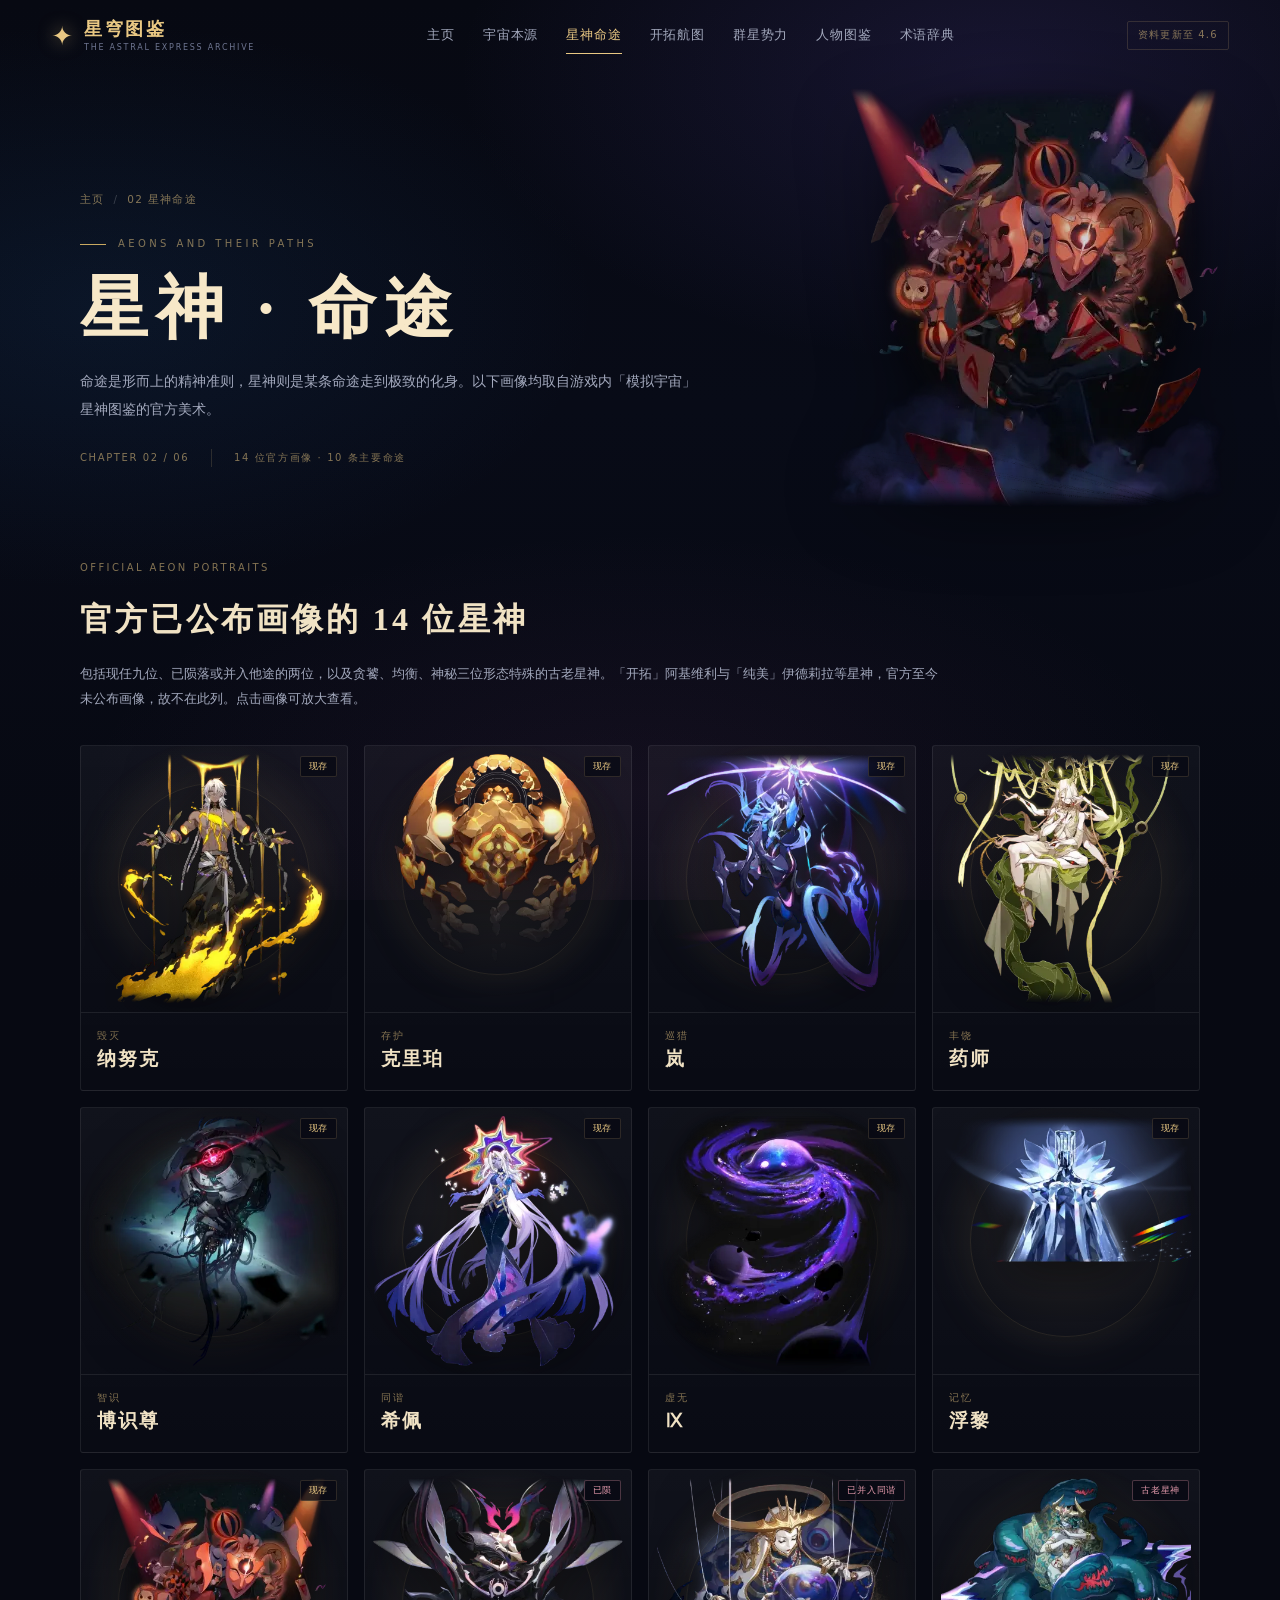
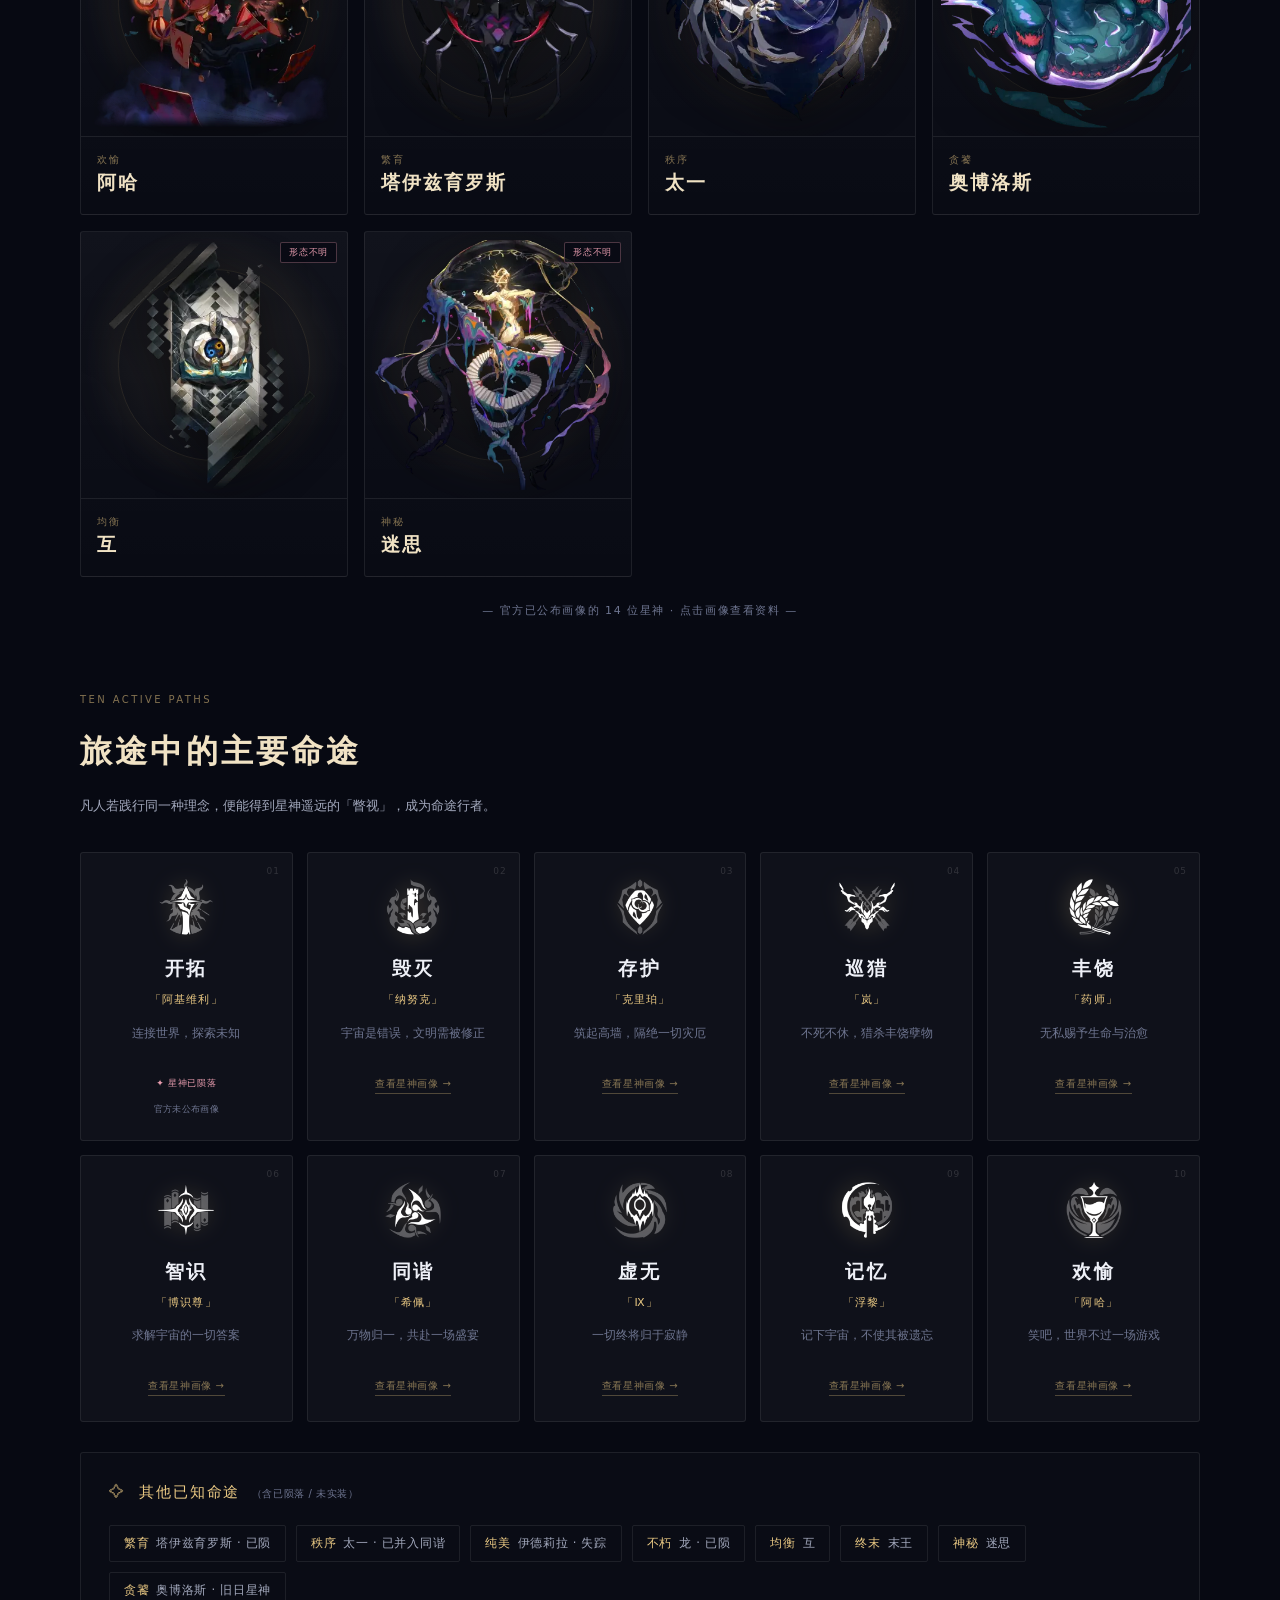
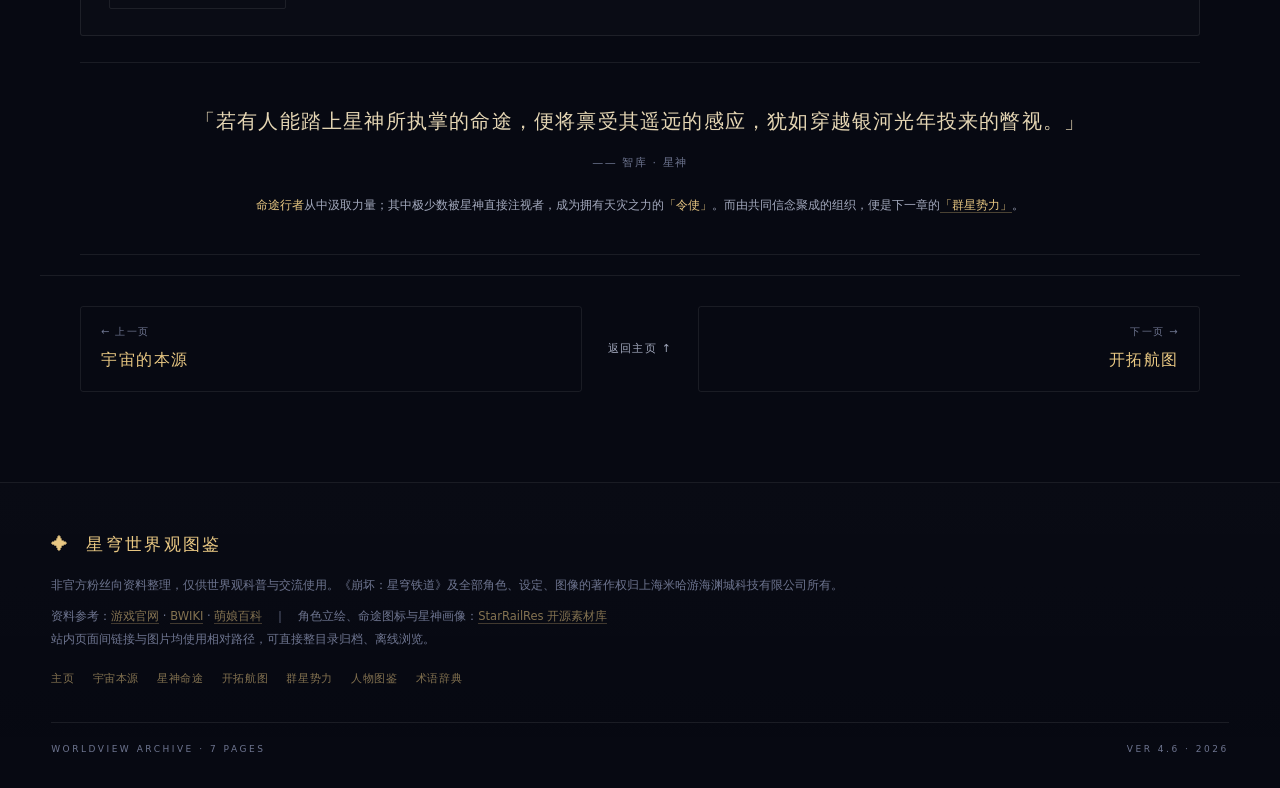
==== commit 1b1f2c8d: "Add files via upload" ====
--- a/aeons.html
+++ b/aeons.html
@@ -6,7 +6,36 @@
 <title>星神 · 命途 · 星穹世界观图鉴</title>
 <meta name="description" content="14 位官方已公布画像的星神、10 条主要命途与已陨落 / 失踪的旧日命途。">
 <link rel="stylesheet" href="styles.css">
-  <link rel="icon" type="image/x-icon" href="assets/favicon.ico">
+  <link rel="icon" type="image/x-icon" href="favicon.ico">
+<script>
+/* 图片路径兼容层：正常结构读 assets/ 子目录；若上传时图片被平铺到仓库根目录，自动回退 */
+(function(){
+  var FLAT = {
+    'assets/hero/1510.webp':'1510 (1).webp',
+    'assets/paths/Abundance.webp':'Abundance (2).webp',
+    'assets/paths/Destruction.webp':'Destruction (3).webp',
+    'assets/paths/Elation.webp':'Elation (4).webp',
+    'assets/paths/Erudition.webp':'Erudition (5).webp',
+    'assets/paths/Harmony.webp':'Harmony (6).webp',
+    'assets/paths/Hunt.webp':'Hunt (7).webp',
+    'assets/paths/Nihility.webp':'Nihility (8).webp',
+    'assets/paths/Preservation.webp':'Preservation (9).webp',
+    'assets/paths/Remembrance.webp':'Remembrance (10).webp'
+  };
+  function toFlat(src){
+    if (FLAT[src]) return FLAT[src];
+    var m = /^assets\/[^/]+\/(.+)$/.exec(src || '');
+    return m ? m[1] : null;
+  }
+  document.addEventListener('error', function(e){
+    var img = e.target;
+    if (!img || img.tagName !== 'IMG' || img.getAttribute('data-flat-tried')) return;
+    img.setAttribute('data-flat-tried','1');
+    var f = toFlat(img.getAttribute('src') || '');
+    if (f) img.src = f;
+  }, true);
+})();
+</script>
 </head>
 <body data-page="aeons">
 
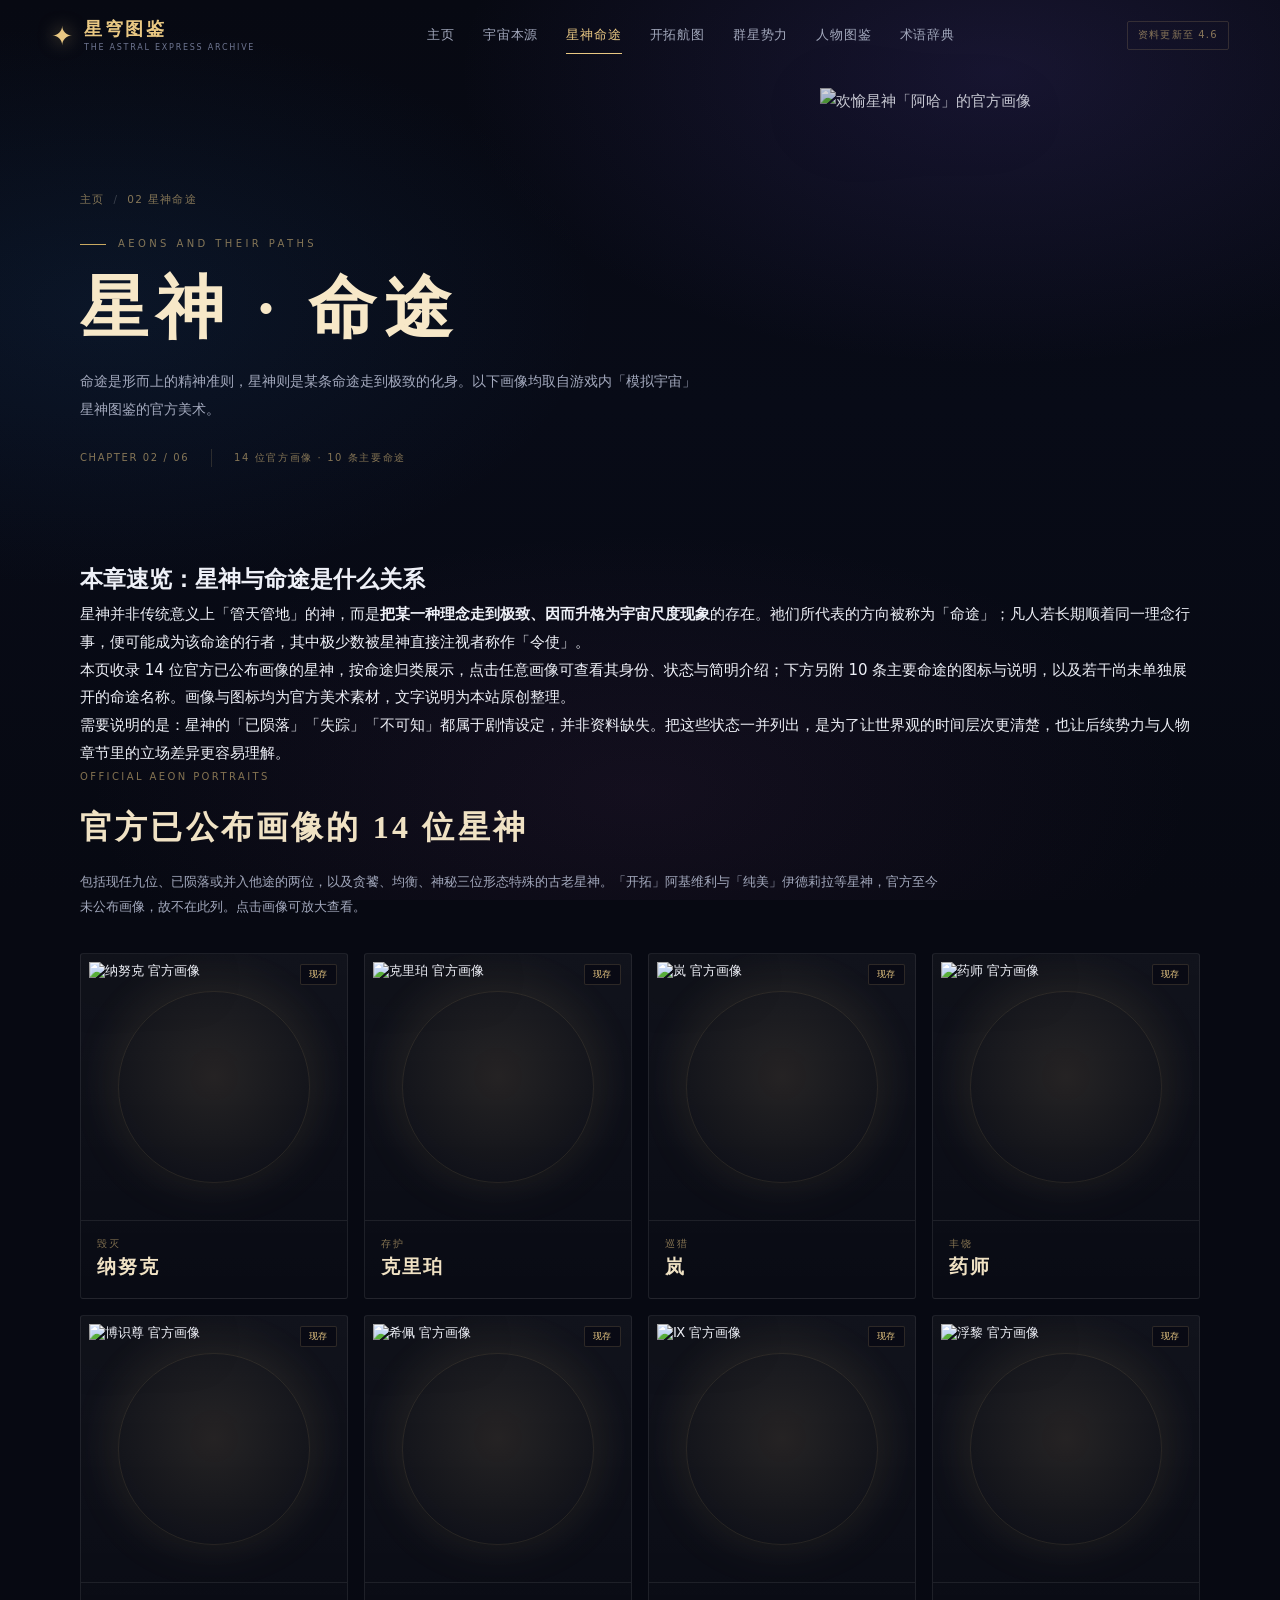
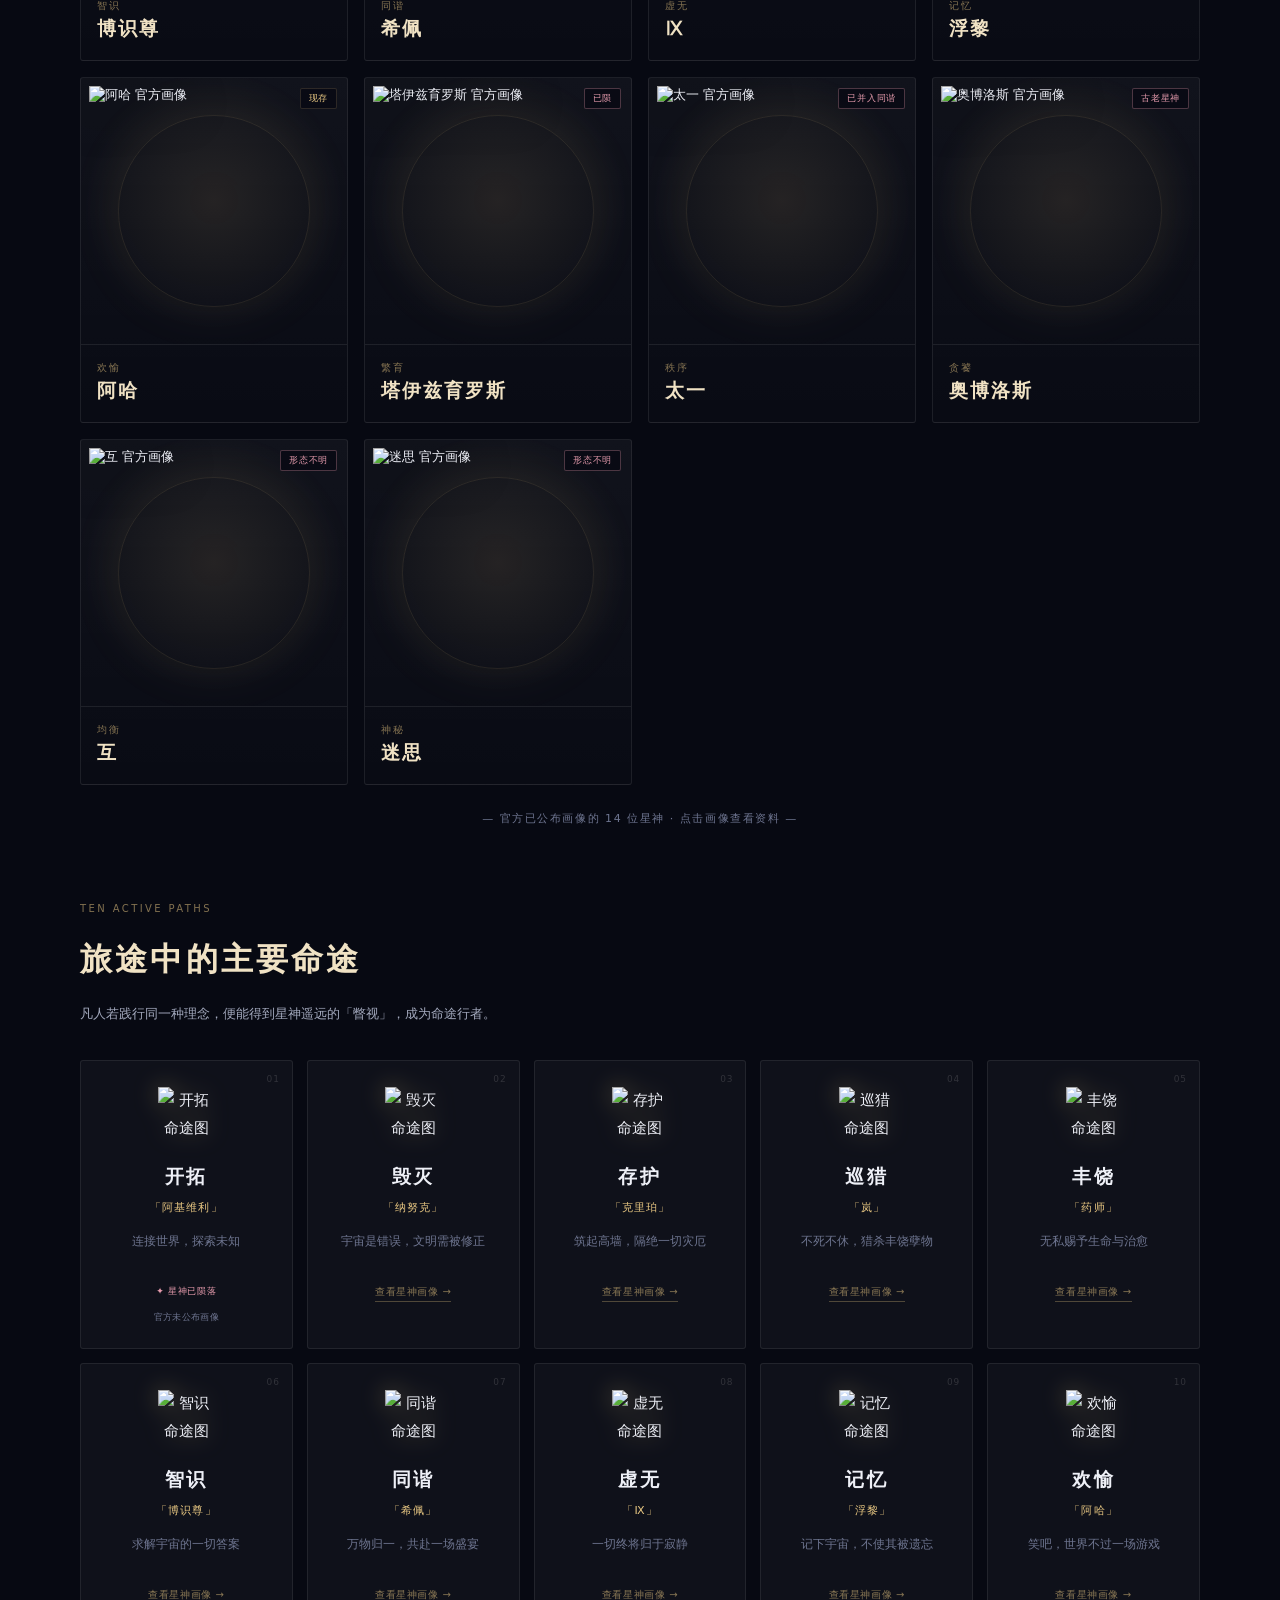
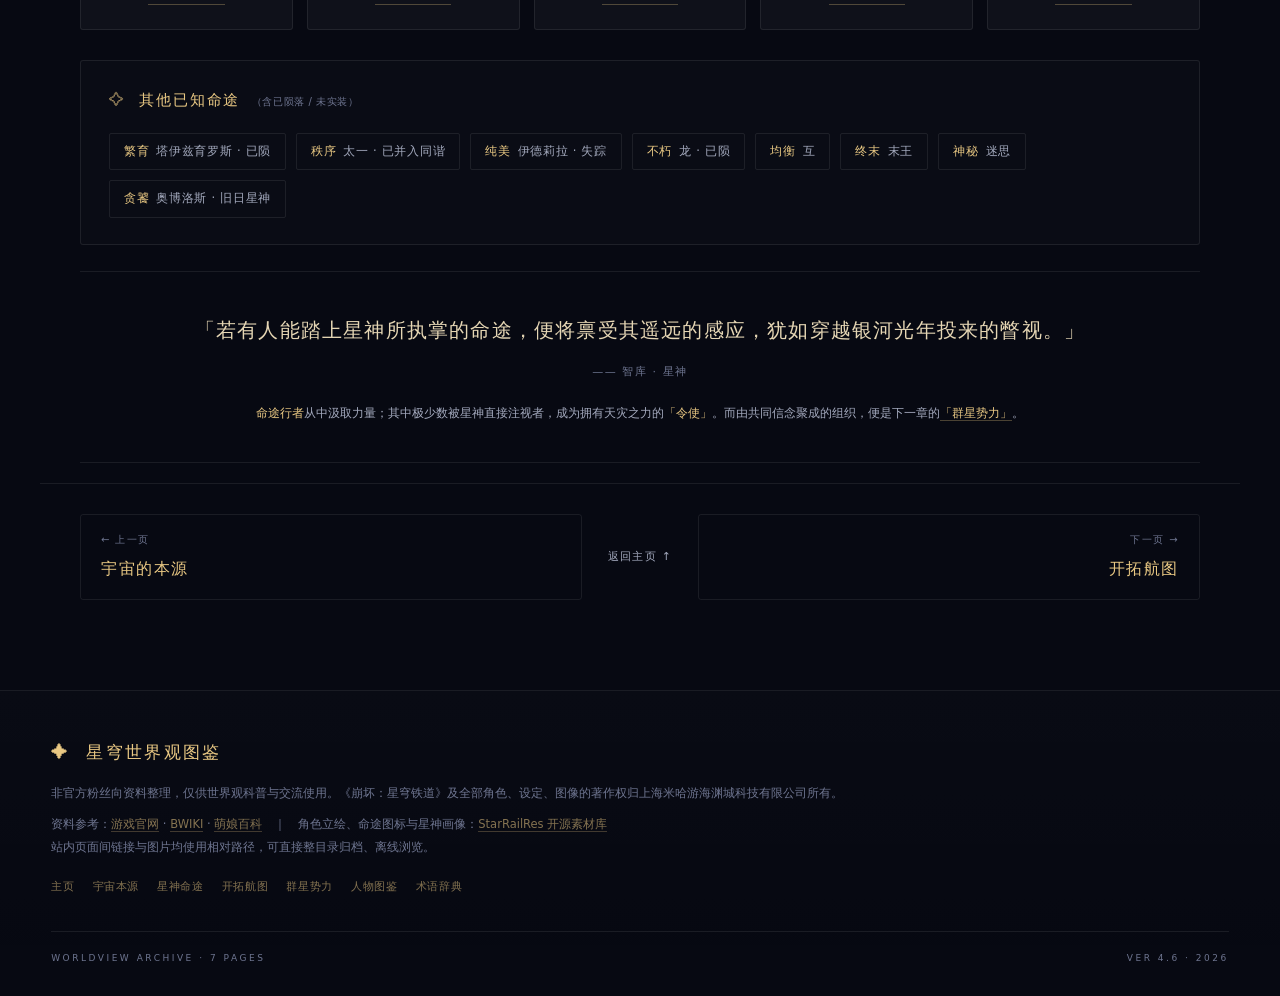
==== commit 2069b91a: "Add files via upload" ====
--- a/aeons.html
+++ b/aeons.html
@@ -6,36 +6,7 @@
 <title>星神 · 命途 · 星穹世界观图鉴</title>
 <meta name="description" content="14 位官方已公布画像的星神、10 条主要命途与已陨落 / 失踪的旧日命途。">
 <link rel="stylesheet" href="styles.css">
-  <link rel="icon" type="image/x-icon" href="favicon.ico">
-<script>
-/* 图片路径兼容层：正常结构读 assets/ 子目录；若上传时图片被平铺到仓库根目录，自动回退 */
-(function(){
-  var FLAT = {
-    'assets/hero/1510.webp':'1510 (1).webp',
-    'assets/paths/Abundance.webp':'Abundance (2).webp',
-    'assets/paths/Destruction.webp':'Destruction (3).webp',
-    'assets/paths/Elation.webp':'Elation (4).webp',
-    'assets/paths/Erudition.webp':'Erudition (5).webp',
-    'assets/paths/Harmony.webp':'Harmony (6).webp',
-    'assets/paths/Hunt.webp':'Hunt (7).webp',
-    'assets/paths/Nihility.webp':'Nihility (8).webp',
-    'assets/paths/Preservation.webp':'Preservation (9).webp',
-    'assets/paths/Remembrance.webp':'Remembrance (10).webp'
-  };
-  function toFlat(src){
-    if (FLAT[src]) return FLAT[src];
-    var m = /^assets\/[^/]+\/(.+)$/.exec(src || '');
-    return m ? m[1] : null;
-  }
-  document.addEventListener('error', function(e){
-    var img = e.target;
-    if (!img || img.tagName !== 'IMG' || img.getAttribute('data-flat-tried')) return;
-    img.setAttribute('data-flat-tried','1');
-    var f = toFlat(img.getAttribute('src') || '');
-    if (f) img.src = f;
-  }, true);
-})();
-</script>
+  <link rel="icon" type="image/x-icon" href="assets/favicon.ico">
 </head>
 <body data-page="aeons">
 
@@ -76,13 +47,173 @@
 </section>
 
 <section class="section sub">
+  <article class="reading">
+  <h2>本章速览：星神与命途是什么关系</h2>
+<p>星神并非传统意义上「管天管地」的神，而是<strong>把某一种理念走到极致、因而升格为宇宙尺度现象</strong>的存在。祂们所代表的方向被称为「命途」；凡人若长期顺着同一理念行事，便可能成为该命途的行者，其中极少数被星神直接注视者称作「令使」。</p>
+<p>本页收录 <span class="r-key">14 位官方已公布画像的星神</span>，按命途归类展示，点击任意画像可查看其身份、状态与简明介绍；下方另附 10 条主要命途的图标与说明，以及若干尚未单独展开的命途名称。画像与图标均为官方美术素材，文字说明为本站原创整理。</p>
+<p>需要说明的是：星神的「已陨落」「失踪」「不可知」都属于剧情设定，并非资料缺失。把这些状态一并列出，是为了让世界观的时间层次更清楚，也让后续势力与人物章节里的立场差异更容易理解。</p>
+</article>
   <div class="sub-head reveal">
     <div class="sub-kicker">OFFICIAL AEON PORTRAITS</div>
     <h2>官方已公布画像的 14 位星神</h2>
     <p>包括现任九位、已陨落或并入他途的两位，以及贪饕、均衡、神秘三位形态特殊的古老星神。「开拓」阿基维利与「纯美」伊德莉拉等星神，官方至今未公布画像，故不在此列。点击画像可放大查看。</p>
   </div>
-  <div class="aeon-grid" id="aeonGrid"></div>
-  <div class="aeon-count" id="aeonCount"></div>
+  <div class="aeon-grid" id="aeonGrid" data-static="1">
+    <button class="aeon-card  in" data-aeon="destruction" style="transition-delay:0ms" aria-label="查看星神 纳努克 的画像">
+      <div class="aeon-art">
+        <span class="aeon-halo"></span>
+        <img src="assets/aeons/destruction.webp" alt="纳努克 官方画像" loading="lazy">
+        <span class="aeon-status live">现存</span>
+      </div>
+      <div class="aeon-meta">
+        <span class="aeon-path">毁灭</span>
+        <h3>纳努克</h3>
+      </div>
+    </button>
+    <button class="aeon-card  in" data-aeon="preservation" style="transition-delay:55ms" aria-label="查看星神 克里珀 的画像">
+      <div class="aeon-art">
+        <span class="aeon-halo"></span>
+        <img src="assets/aeons/preservation.webp" alt="克里珀 官方画像" loading="lazy">
+        <span class="aeon-status live">现存</span>
+      </div>
+      <div class="aeon-meta">
+        <span class="aeon-path">存护</span>
+        <h3>克里珀</h3>
+      </div>
+    </button>
+    <button class="aeon-card  in" data-aeon="hunt" style="transition-delay:110ms" aria-label="查看星神 岚 的画像">
+      <div class="aeon-art">
+        <span class="aeon-halo"></span>
+        <img src="assets/aeons/hunt.webp" alt="岚 官方画像" loading="lazy">
+        <span class="aeon-status live">现存</span>
+      </div>
+      <div class="aeon-meta">
+        <span class="aeon-path">巡猎</span>
+        <h3>岚</h3>
+      </div>
+    </button>
+    <button class="aeon-card  in" data-aeon="abundance" style="transition-delay:165ms" aria-label="查看星神 药师 的画像">
+      <div class="aeon-art">
+        <span class="aeon-halo"></span>
+        <img src="assets/aeons/abundance.webp" alt="药师 官方画像" loading="lazy">
+        <span class="aeon-status live">现存</span>
+      </div>
+      <div class="aeon-meta">
+        <span class="aeon-path">丰饶</span>
+        <h3>药师</h3>
+      </div>
+    </button>
+    <button class="aeon-card  in" data-aeon="erudition" style="transition-delay:0ms" aria-label="查看星神 博识尊 的画像">
+      <div class="aeon-art">
+        <span class="aeon-halo"></span>
+        <img src="assets/aeons/erudition.webp" alt="博识尊 官方画像" loading="lazy">
+        <span class="aeon-status live">现存</span>
+      </div>
+      <div class="aeon-meta">
+        <span class="aeon-path">智识</span>
+        <h3>博识尊</h3>
+      </div>
+    </button>
+    <button class="aeon-card  in" data-aeon="harmony" style="transition-delay:55ms" aria-label="查看星神 希佩 的画像">
+      <div class="aeon-art">
+        <span class="aeon-halo"></span>
+        <img src="assets/aeons/harmony.webp" alt="希佩 官方画像" loading="lazy">
+        <span class="aeon-status live">现存</span>
+      </div>
+      <div class="aeon-meta">
+        <span class="aeon-path">同谐</span>
+        <h3>希佩</h3>
+      </div>
+    </button>
+    <button class="aeon-card  in" data-aeon="nihility" style="transition-delay:110ms" aria-label="查看星神 Ⅸ 的画像">
+      <div class="aeon-art">
+        <span class="aeon-halo"></span>
+        <img src="assets/aeons/nihility.webp" alt="Ⅸ 官方画像" loading="lazy">
+        <span class="aeon-status live">现存</span>
+      </div>
+      <div class="aeon-meta">
+        <span class="aeon-path">虚无</span>
+        <h3>Ⅸ</h3>
+      </div>
+    </button>
+    <button class="aeon-card  in" data-aeon="remembrance" style="transition-delay:165ms" aria-label="查看星神 浮黎 的画像">
+      <div class="aeon-art">
+        <span class="aeon-halo"></span>
+        <img src="assets/aeons/remembrance.webp" alt="浮黎 官方画像" loading="lazy">
+        <span class="aeon-status live">现存</span>
+      </div>
+      <div class="aeon-meta">
+        <span class="aeon-path">记忆</span>
+        <h3>浮黎</h3>
+      </div>
+    </button>
+    <button class="aeon-card  in" data-aeon="elation" style="transition-delay:0ms" aria-label="查看星神 阿哈 的画像">
+      <div class="aeon-art">
+        <span class="aeon-halo"></span>
+        <img src="assets/aeons/elation.webp" alt="阿哈 官方画像" loading="lazy">
+        <span class="aeon-status live">现存</span>
+      </div>
+      <div class="aeon-meta">
+        <span class="aeon-path">欢愉</span>
+        <h3>阿哈</h3>
+      </div>
+    </button>
+    <button class="aeon-card  in" data-aeon="propagation" style="transition-delay:55ms" aria-label="查看星神 塔伊兹育罗斯 的画像">
+      <div class="aeon-art">
+        <span class="aeon-halo"></span>
+        <img src="assets/aeons/propagation.webp" alt="塔伊兹育罗斯 官方画像" loading="lazy">
+        <span class="aeon-status gone">已陨</span>
+      </div>
+      <div class="aeon-meta">
+        <span class="aeon-path">繁育</span>
+        <h3>塔伊兹育罗斯</h3>
+      </div>
+    </button>
+    <button class="aeon-card  in" data-aeon="order" style="transition-delay:110ms" aria-label="查看星神 太一 的画像">
+      <div class="aeon-art">
+        <span class="aeon-halo"></span>
+        <img src="assets/aeons/order.webp" alt="太一 官方画像" loading="lazy">
+        <span class="aeon-status gone">已并入同谐</span>
+      </div>
+      <div class="aeon-meta">
+        <span class="aeon-path">秩序</span>
+        <h3>太一</h3>
+      </div>
+    </button>
+    <button class="aeon-card  in" data-aeon="voracity" style="transition-delay:165ms" aria-label="查看星神 奥博洛斯 的画像">
+      <div class="aeon-art">
+        <span class="aeon-halo"></span>
+        <img src="assets/aeons/voracity.webp" alt="奥博洛斯 官方画像" loading="lazy">
+        <span class="aeon-status gone">古老星神</span>
+      </div>
+      <div class="aeon-meta">
+        <span class="aeon-path">贪饕</span>
+        <h3>奥博洛斯</h3>
+      </div>
+    </button>
+    <button class="aeon-card  in" data-aeon="equilibrium" style="transition-delay:0ms" aria-label="查看星神 互 的画像">
+      <div class="aeon-art">
+        <span class="aeon-halo"></span>
+        <img src="assets/aeons/equilibrium.webp" alt="互 官方画像" loading="lazy">
+        <span class="aeon-status gone">形态不明</span>
+      </div>
+      <div class="aeon-meta">
+        <span class="aeon-path">均衡</span>
+        <h3>互</h3>
+      </div>
+    </button>
+    <button class="aeon-card  in" data-aeon="enigmata" style="transition-delay:55ms" aria-label="查看星神 迷思 的画像">
+      <div class="aeon-art">
+        <span class="aeon-halo"></span>
+        <img src="assets/aeons/enigmata.webp" alt="迷思 官方画像" loading="lazy">
+        <span class="aeon-status gone">形态不明</span>
+      </div>
+      <div class="aeon-meta">
+        <span class="aeon-path">神秘</span>
+        <h3>迷思</h3>
+      </div>
+    </button></div>
+  <div class="aeon-count" id="aeonCount" data-static="1">— 官方已公布画像的 14 位星神 · 点击画像查看资料 —</div>
 </section>
 
 <section class="section sub tight">
@@ -91,11 +222,101 @@
     <h2>旅途中的主要命途</h2>
     <p>凡人若践行同一种理念，便能得到星神遥远的「瞥视」，成为命途行者。</p>
   </div>
-  <div class="paths-grid" id="pathsGrid"></div>
+  <div class="paths-grid" id="pathsGrid" data-static="1">
+    <article class="path-card" style="transition-delay:0ms">
+      <span class="path-idx">01</span>
+      <img class="path-icon" src="assets/paths/Explore.webp" alt="开拓命途图标" loading="lazy">
+      <h3>开拓</h3>
+      <div class="path-aeon">「阿基维利」</div>
+      <p>连接世界，探索未知</p>
+      <div class="path-fallen">✦ 星神已陨落</div>
+      <div class="path-no-aeon">官方未公布画像</div>
+    </article>
+    <article class="path-card" style="transition-delay:60ms">
+      <span class="path-idx">02</span>
+      <img class="path-icon" src="assets/paths/Destruction.webp" alt="毁灭命途图标" loading="lazy">
+      <h3>毁灭</h3>
+      <div class="path-aeon">「纳努克」</div>
+      <p>宇宙是错误，文明需被修正</p>
+      
+      <button class="path-to-aeon" data-aeon="destruction">查看星神画像 →</button>
+    </article>
+    <article class="path-card" style="transition-delay:120ms">
+      <span class="path-idx">03</span>
+      <img class="path-icon" src="assets/paths/Preservation.webp" alt="存护命途图标" loading="lazy">
+      <h3>存护</h3>
+      <div class="path-aeon">「克里珀」</div>
+      <p>筑起高墙，隔绝一切灾厄</p>
+      
+      <button class="path-to-aeon" data-aeon="preservation">查看星神画像 →</button>
+    </article>
+    <article class="path-card" style="transition-delay:180ms">
+      <span class="path-idx">04</span>
+      <img class="path-icon" src="assets/paths/Hunt.webp" alt="巡猎命途图标" loading="lazy">
+      <h3>巡猎</h3>
+      <div class="path-aeon">「岚」</div>
+      <p>不死不休，猎杀丰饶孽物</p>
+      
+      <button class="path-to-aeon" data-aeon="hunt">查看星神画像 →</button>
+    </article>
+    <article class="path-card" style="transition-delay:240ms">
+      <span class="path-idx">05</span>
+      <img class="path-icon" src="assets/paths/Abundance.webp" alt="丰饶命途图标" loading="lazy">
+      <h3>丰饶</h3>
+      <div class="path-aeon">「药师」</div>
+      <p>无私赐予生命与治愈</p>
+      
+      <button class="path-to-aeon" data-aeon="abundance">查看星神画像 →</button>
+    </article>
+    <article class="path-card" style="transition-delay:0ms">
+      <span class="path-idx">06</span>
+      <img class="path-icon" src="assets/paths/Erudition.webp" alt="智识命途图标" loading="lazy">
+      <h3>智识</h3>
+      <div class="path-aeon">「博识尊」</div>
+      <p>求解宇宙的一切答案</p>
+      
+      <button class="path-to-aeon" data-aeon="erudition">查看星神画像 →</button>
+    </article>
+    <article class="path-card" style="transition-delay:60ms">
+      <span class="path-idx">07</span>
+      <img class="path-icon" src="assets/paths/Harmony.webp" alt="同谐命途图标" loading="lazy">
+      <h3>同谐</h3>
+      <div class="path-aeon">「希佩」</div>
+      <p>万物归一，共赴一场盛宴</p>
+      
+      <button class="path-to-aeon" data-aeon="harmony">查看星神画像 →</button>
+    </article>
+    <article class="path-card" style="transition-delay:120ms">
+      <span class="path-idx">08</span>
+      <img class="path-icon" src="assets/paths/Nihility.webp" alt="虚无命途图标" loading="lazy">
+      <h3>虚无</h3>
+      <div class="path-aeon">「Ⅸ」</div>
+      <p>一切终将归于寂静</p>
+      
+      <button class="path-to-aeon" data-aeon="nihility">查看星神画像 →</button>
+    </article>
+    <article class="path-card" style="transition-delay:180ms">
+      <span class="path-idx">09</span>
+      <img class="path-icon" src="assets/paths/Remembrance.webp" alt="记忆命途图标" loading="lazy">
+      <h3>记忆</h3>
+      <div class="path-aeon">「浮黎」</div>
+      <p>记下宇宙，不使其被遗忘</p>
+      
+      <button class="path-to-aeon" data-aeon="remembrance">查看星神画像 →</button>
+    </article>
+    <article class="path-card" style="transition-delay:240ms">
+      <span class="path-idx">10</span>
+      <img class="path-icon" src="assets/paths/Elation.webp" alt="欢愉命途图标" loading="lazy">
+      <h3>欢愉</h3>
+      <div class="path-aeon">「阿哈」</div>
+      <p>笑吧，世界不过一场游戏</p>
+      
+      <button class="path-to-aeon" data-aeon="elation">查看星神画像 →</button>
+    </article></div>
 
   <div class="other-paths reveal">
     <div class="other-title"><span>✧</span> 其他已知命途 <small>（含已陨落 / 未实装）</small></div>
-    <div class="other-list" id="otherPaths"></div>
+    <div class="other-list" id="otherPaths" data-static="1"><div class="other-chip"><b>繁育</b>塔伊兹育罗斯 · 已陨</div><div class="other-chip"><b>秩序</b>太一 · 已并入同谐</div><div class="other-chip"><b>纯美</b>伊德莉拉 · 失踪</div><div class="other-chip"><b>不朽</b>龙 · 已陨</div><div class="other-chip"><b>均衡</b>互</div><div class="other-chip"><b>终末</b>末王</div><div class="other-chip"><b>神秘</b>迷思</div><div class="other-chip"><b>贪饕</b>奥博洛斯 · 旧日星神</div></div>
   </div>
 
   <div class="concept-note reveal">
